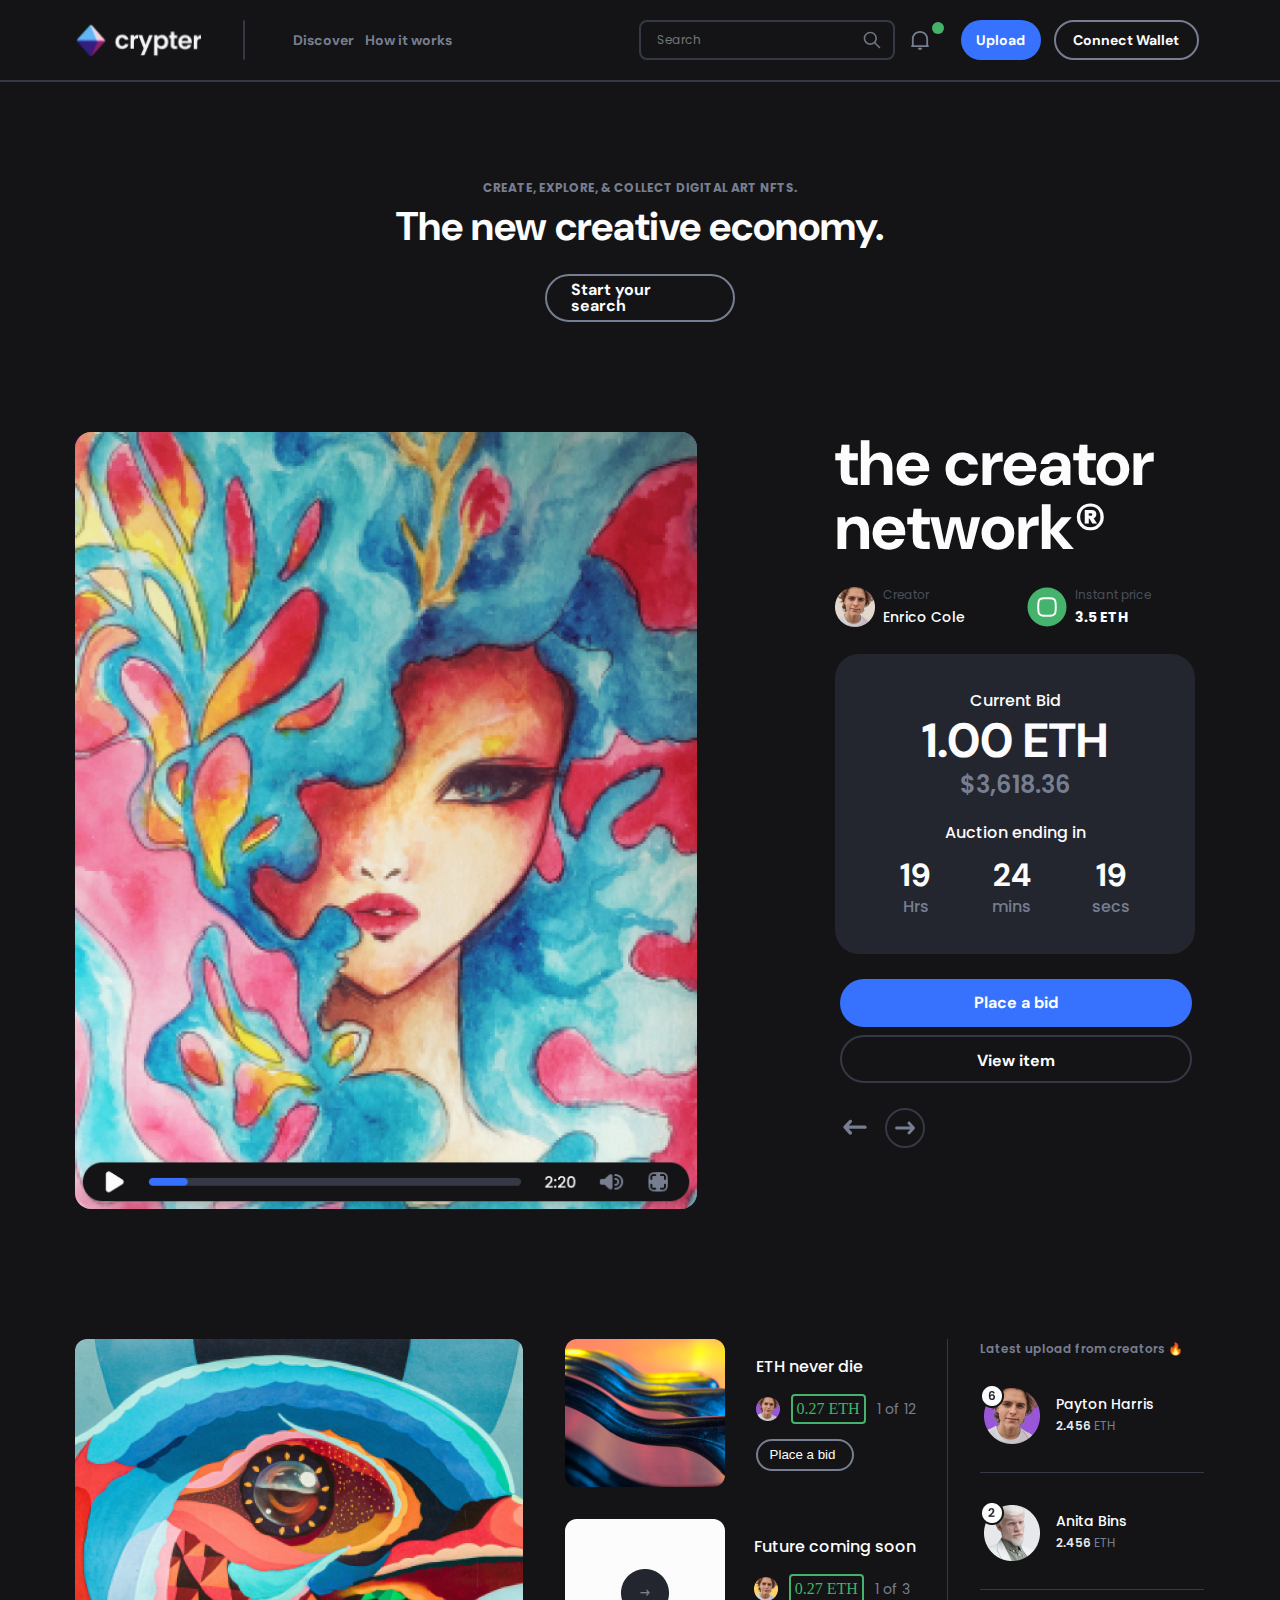
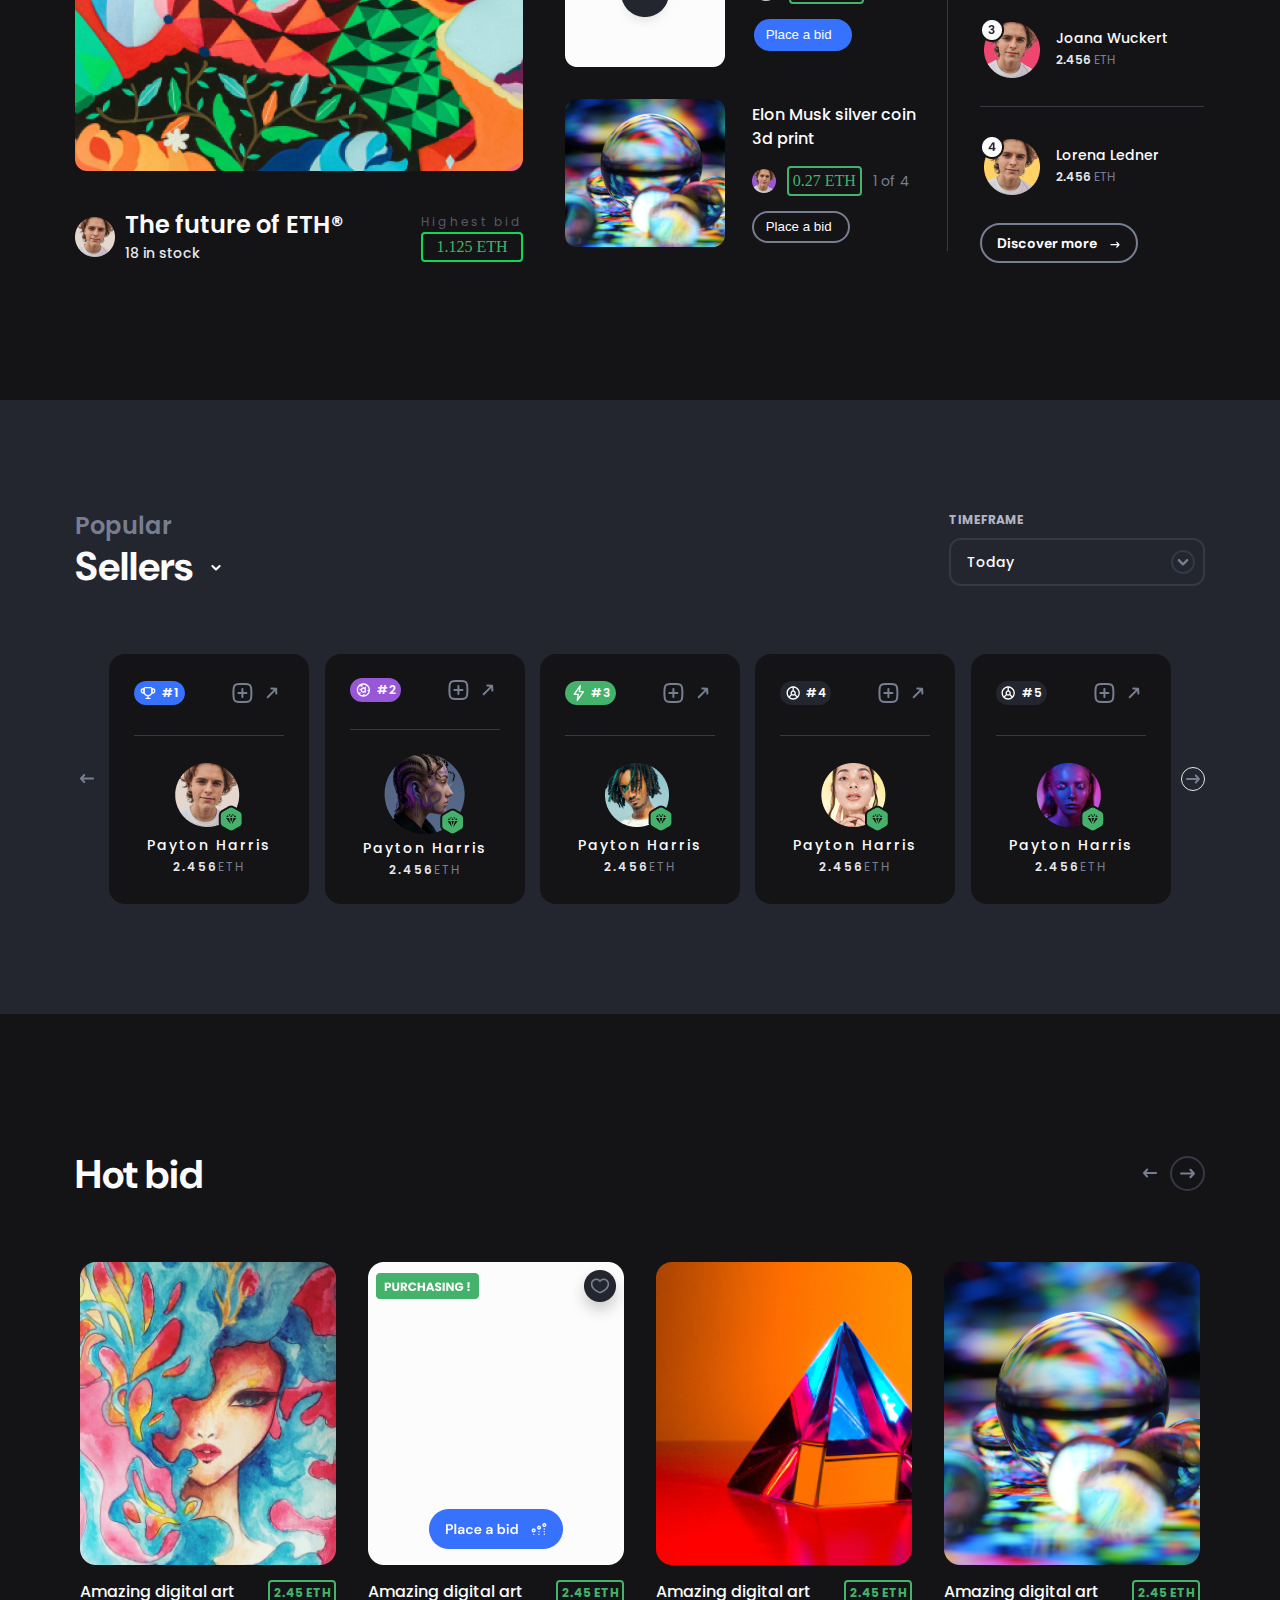
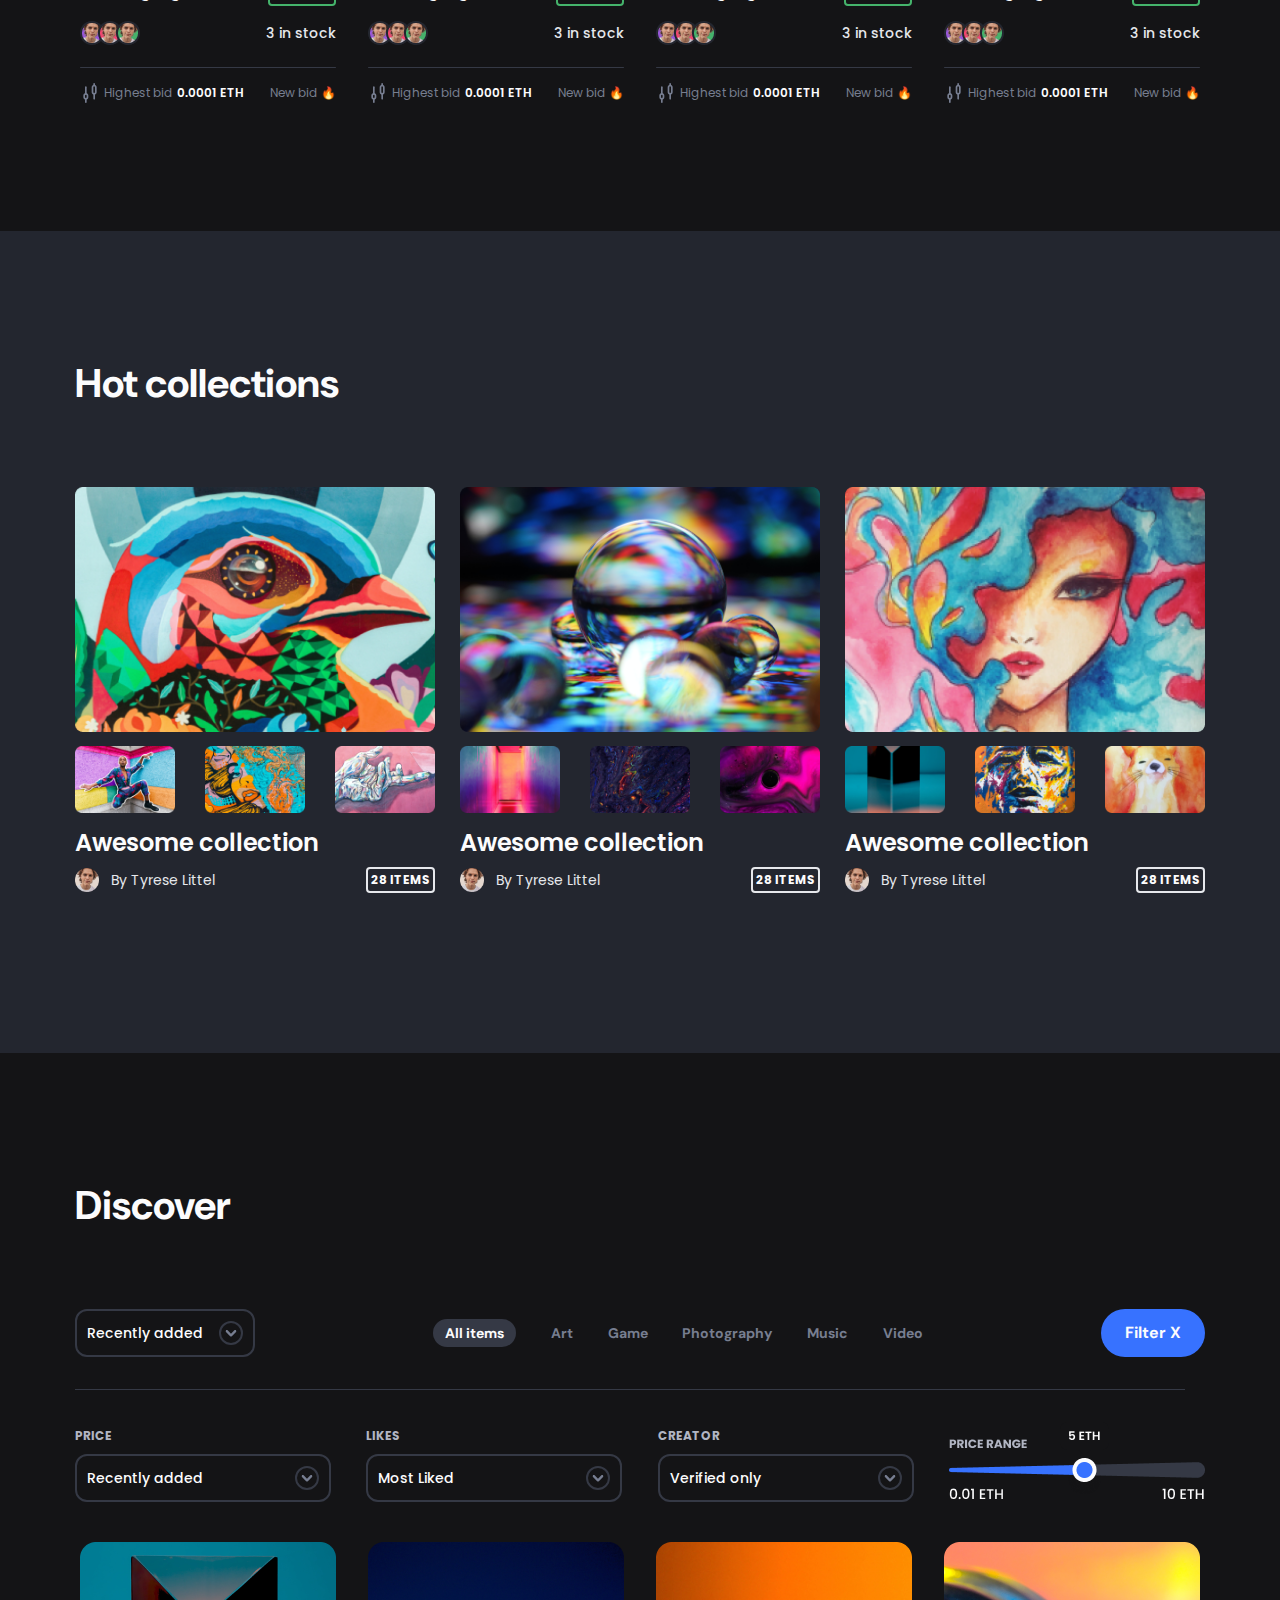
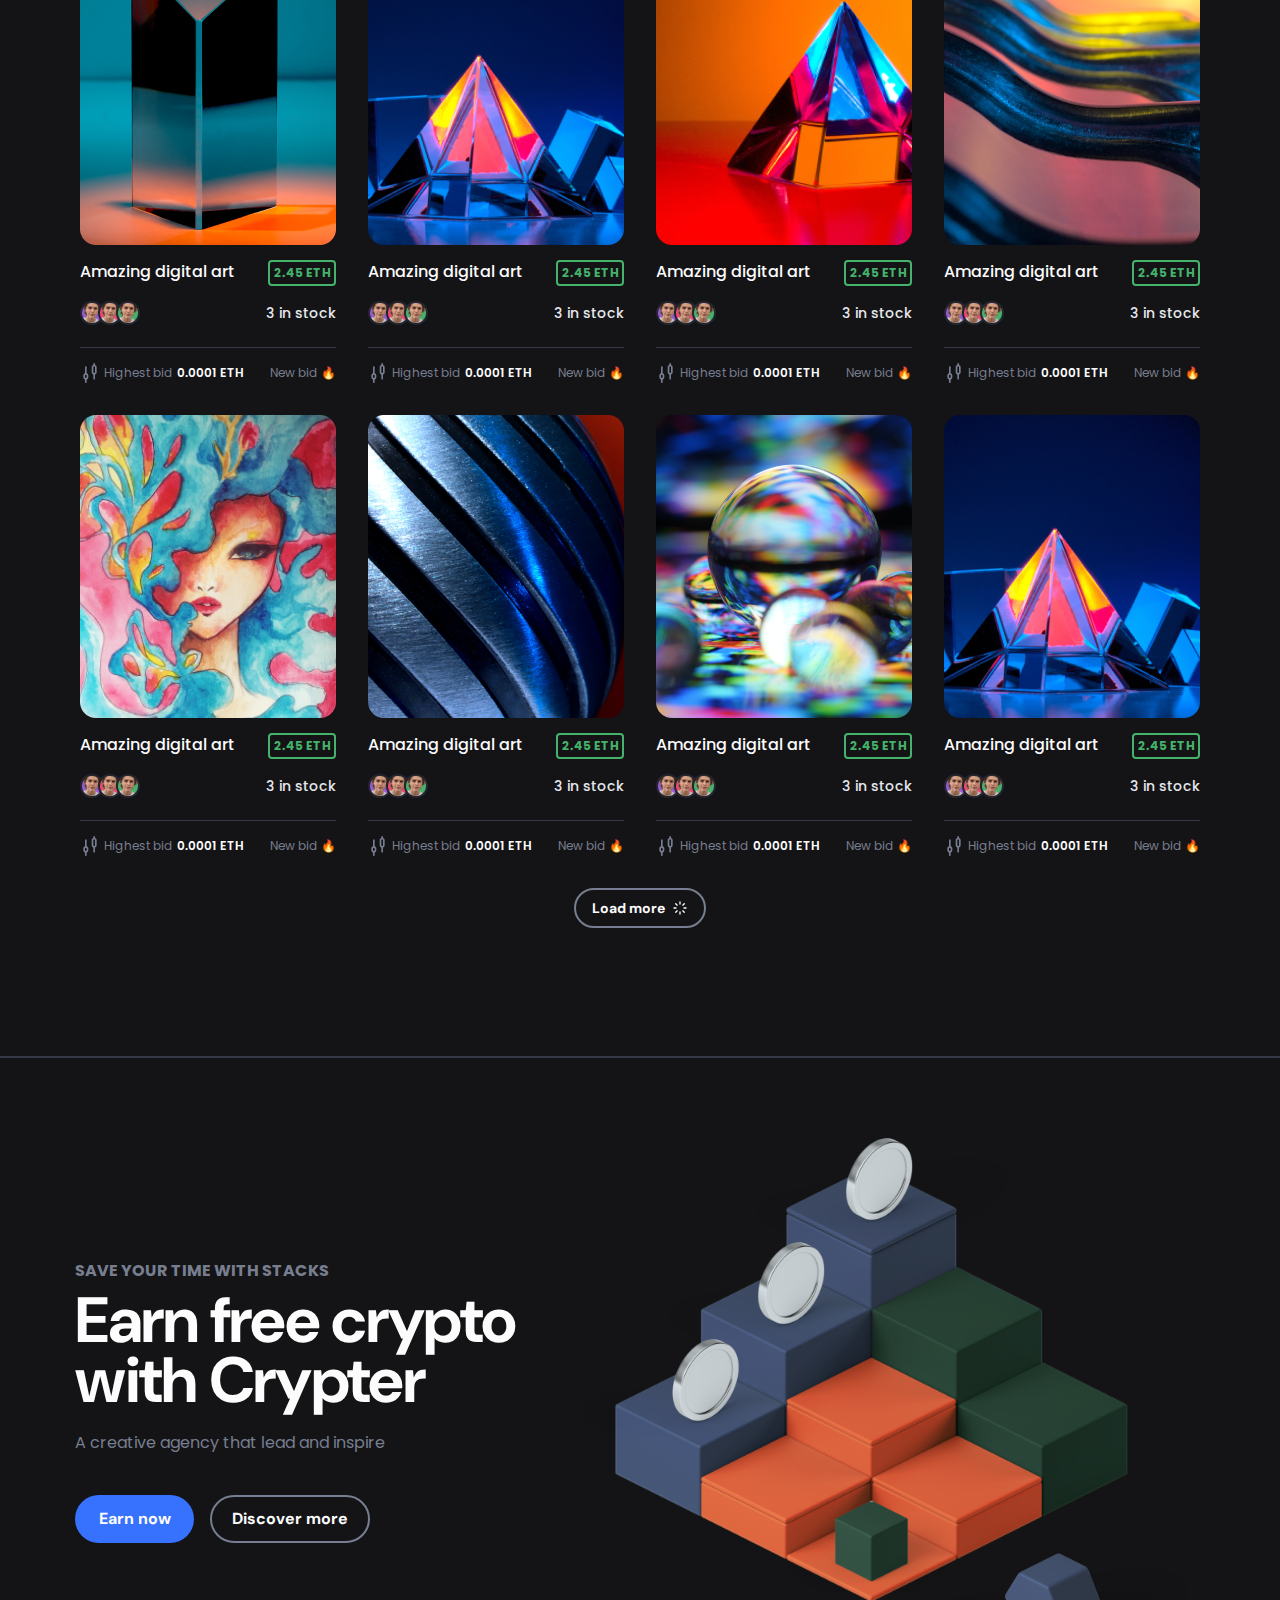
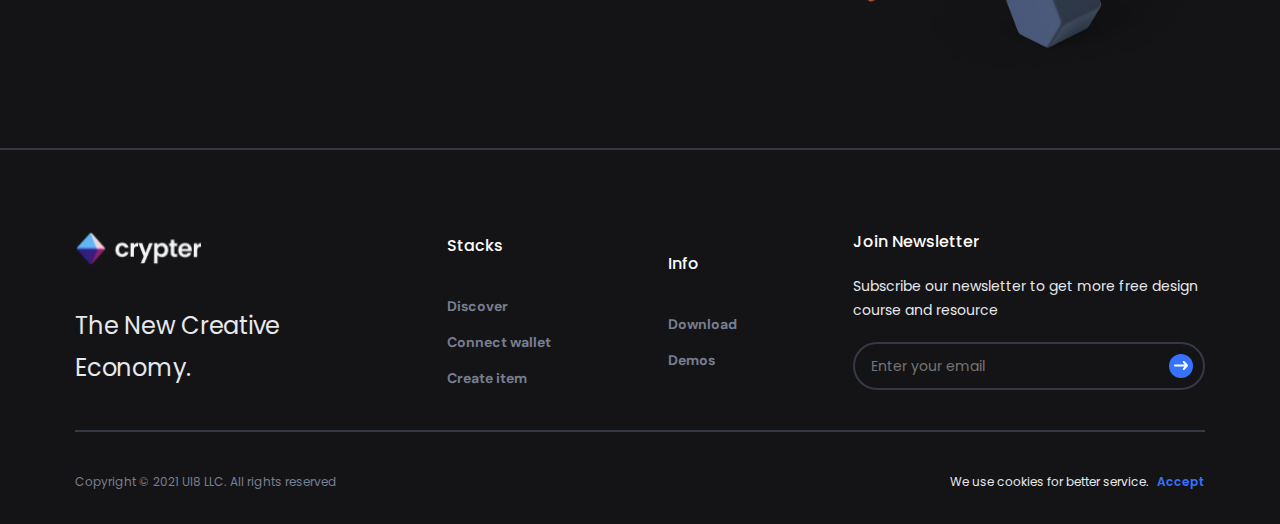
==== index.html @ 2a626592 "home-page file directory changes" ====
<!DOCTYPE html>
<html lang="en">
  <head>
    <meta charset="UTF-8" />
    <meta http-equiv="X-UA-Compatible" content="IE=edge" />
    <meta name="viewport" content="width=device-width, initial-scale=1.0" />
    <link rel="preconnect" href="https://fonts.googleapis.com" />
    <link rel="preconnect" href="https://fonts.gstatic.com" crossorigin />
    <link
      href="https://fonts.googleapis.com/css2?family=DM+Sans:wght@700&family=Poppins:wght@400;500;600;700&display=swap"
      rel="stylesheet"
    />
    <link rel="stylesheet" href="./style.css" />
    <title>Crypter</title>
  </head>
  <body>
    <nav class="navbar__wrapper">
      <div class="navbar container">
        <div class="nav__left">
          <img src="./assets/logo.png" alt="main-logo" width="126px" />
          <div class="divider"></div>
          <ul class="nav__left-list">
            <li>Discover</li>
            <li>How it works</li>
          </ul>
        </div>
        <div class="nav__right">
          <div class="search__line">
            <input type="text" placeholder="Search" />
            <img src="./assets/Shape.svg" alt="search-btn" />
          </div>
          <div class="notification">
            <img src="./assets/Groupnotification.svg" alt="notification-bell" />
            <div class="status"></div>
          </div>
          <div class="upload__btn">
            <a href="./UPLOAD/index.html"><span>Upload</span> </a>
          </div>
          <div class="wallet__btn">
            <span> Connect Wallet </span>
          </div>
        </div>
        <div class="burger__menu-icon">
          <img src="./assets/burgermenuicon.svg" alt="menu-icon" />
        </div>
      </div>
      <hr color="#353945" />
    </nav>

    <header class="header__wrapper">
      <div class="header__title container">
        <div class="title__main">
          <h3>Create, explore, & collect digital art NFTs.</h3>
          <h3>stacks 1.0</h3>
          <h1>The new creative economy.</h1>
        </div>
        <div class="header__search-btn">
          <span>Start your search</span>
        </div>
      </div>
    </header>

    <main class="main__wrapper">
      <div class="main__page container">
        <div class="main__page-left">
          <img src="./assets/Video.jpg" alt="video-greeting" />
        </div>
        <div class="main__page-right">
          <div class="user__wallet-info">
            <h2 class="main__page-title">the creator network®</h2>
            <h2 class="main__page-hiden-title">Marco carrillo®</h2>
            <div class="avatar__wallet-info">
              <div class="avatar">
                <img src="./assets/01.png" alt="avatar" />
                <div class="avatar__wallet-title">
                  <h6>Creator</h6>
                  <h5>Enrico Cole</h5>
                </div>
              </div>
              <div class="wallet">
                <img src="./assets/user.svg" alt="user-wallet" />
                <div class="avatar__wallet-title">
                  <h6>Instant price</h6>
                  <h5><strong>3.5 ETH</strong></h5>
                </div>
              </div>
            </div>
            <div class="bid__wrapper">
              <div class="current__bid">
                <h4>Current Bid</h4>
                <h2>1.00 ETH</h2>
                <h3>$3,618.36</h3>
              </div>
              <div class="auction">
                <h4>Auction ending in</h4>
                <div class="auction__timer">
                  <div class="timer__hours">
                    <h3 class="timer__nums">19</h3>
                    <h4 class="timer__def">Hrs</h4>
                  </div>
                  <div class="timer__mins">
                    <h3 class="timer__nums">24</h3>
                    <h4 class="timer__def">mins</h4>
                  </div>
                  <div class="timer__secs">
                    <h3 class="timer__nums">19</h3>
                    <h4 class="timer__def">secs</h4>
                  </div>
                </div>
              </div>
            </div>
            <div class="bid__btns">
              <button class="first__btn">Place a bid</button>
              <button class="second__btn">View item</button>
            </div>
            <div class="arrows">
              <img
                class="left-arrow"
                src="./assets/arrow-left.svg"
                alt="arrow-left"
              />
              <img
                class="right-arrow"
                src="./assets/arrow-right.svg"
                alt="arrow-right"
              />
            </div>
          </div>
        </div>
      </div>
    </main>

    <section class="first__section-wrapper">
      <div class="first__section container">
        <div class="first__section-left">
          <img
            src="./assets/section1-img.png"
            alt="first__section-img"
            width="100%"
          />
          <div class="left__section-bottom">
            <div class="left__section-ava">
              <img src="./assets/01.png" alt="avatar" />
              <div class="left__section-user-wallet-info">
                <h4>The future of ETH®</h4>
                <h6>18 in stock</h6>
              </div>
            </div>
            <div class="left__section-user-bid-info">
              <p>Highest bid</p>
              <div>1.125 ETH</div>
            </div>
          </div>
        </div>
        <div class="first__section-center">
          <div class="center__section-blocks">
            <img src="./assets/section1-img2.png" alt="section1-2" />
            <div class="center__bid-info">
              <h4>ETH never die</h4>
              <div class="center__ava-eth">
                <img src="./assets/purpleminiavatar.png" alt="avatar" />
                <span class="user__crypto-balance">0.27 ETH</span>
                <p>1 of 12</p>
              </div>
              <button>Place a bid</button>
            </div>
          </div>
          <div class="center__section-blocks">
            <img src="./assets/section1-img3.png" alt="section1-2" />
            <div class="center__bid-info">
              <h4>Future coming soon</h4>
              <div class="center__ava-eth">
                <img src="./assets/orangeminiavatar.png" alt="avatar" />
                <span class="user__crypto-balance">0.27 ETH</span>
                <p>1 of 3</p>
              </div>
              <button id="center__bid-btn">Place a bid</button>
            </div>
          </div>
          <div class="center__section-blocks">
            <img src="./assets/section1-img4.png" alt="section1-2" />
            <div class="center__bid-info">
              <h4>
                Elon Musk silver coin <br />
                3d print
              </h4>
              <div class="center__ava-eth">
                <img src="./assets/purpleminiavatar.png" alt="avatar" />
                <span class="user__crypto-balance">0.27 ETH</span>
                <p>1 of 4</p>
              </div>
              <button>Place a bid</button>
            </div>
          </div>
        </div>
        <div class="first__section-divider"></div>
        <div class="first__section-right">
          <span>Latest upload from creators 🔥</span>
          <div class="first__section-right-users">
            <div class="right__section-users-info">
              <img src="./assets/purpleavatar.png" alt="avatar" />
              <div>
                <p class="right__section-user-name">Payton Harris</p>
                <p class="right__section-user-wallet">
                  2.456 <span class="crypto-name">ETH</span>
                </p>
              </div>
            </div>
            <div class="right__section-bottom-divider"></div>
            <div class="right__section-users-info">
              <img src="./assets/userBins.png" alt="avatar" />
              <div>
                <p class="right__section-user-name">Anita Bins</p>
                <p class="right__section-user-wallet">
                  2.456 <span class="crypto-name">ETH</span>
                </p>
              </div>
            </div>
            <div class="right__section-bottom-divider"></div>
            <div class="right__section-users-info right__section-hiden-users">
              <img src="./assets/userJoana.png" alt="avatar" />
              <div>
                <p class="right__section-user-name">Joana Wuckert</p>
                <p class="right__section-user-wallet">
                  2.456 <span class="crypto-name">ETH</span>
                </p>
              </div>
            </div>
            <div class="right__section-bottom-divider"></div>
            <div class="right__section-users-info right__section-hiden-users">
              <img src="./assets/userLorena.png" alt="avatar" />
              <div>
                <p class="right__section-user-name">Lorena Ledner</p>
                <p class="right__section-user-wallet">
                  2.456 <span class="crypto-name">ETH</span>
                </p>
              </div>
            </div>
            <button class="right__section-btn">
              Discover more
              <img
                id="right__section-arrow"
                src="./assets/smallarrowright.svg"
                alt="arrow-right"
              />
            </button>
          </div>
        </div>
      </div>
    </section>

    <section class="sellers__cards-section-wrapper">
      <div class="popular__seller-cards container">
        <div class="popular__sellers-title">
          <div class="title__left">
            <h3>Popular</h3>
            <h2>
              Sellers
              <img
                id="vector-left"
                src="./assets/Shape-down.svg"
                alt="vector"
              />
            </h2>
          </div>
          <div class="title__right">
            <h5>TIMEFRAME</h5>
            <button>
              Today
              <img
                id="vector-right"
                src="./assets/vector-grey-down.svg"
                alt="vector"
              />
            </button>
          </div>
        </div>
        <div class="sellers__cards">
          <img
            class="cards__arrow-left"
            src="./assets/arrow-left.svg"
            alt="arrow-left"
          />
          <div class="card">
            <div class="card__icons">
              <button>
                <img class="card-cup" src="./assets/cup.svg" alt="cup" />#1
              </button>
              <div>
                <img src="./assets/plus.svg" alt="plus" />
                <img src="./assets/Line.svg" alt="line" />
              </div>
            </div>
            <div class="card__divider"></div>
            <div class="card__user">
              <img src="./assets/userwithdiamond.png" alt="user" />
              <p>Payton Harris</p>
              <span>2.456<span class="crypto-name">ETH</span></span>
            </div>
          </div>
          <div class="card popular__sellers-hiden-card">
            <div class="card__icons">
              <button class="second__card">
                <img
                  class="card-circle"
                  src="./assets/circle.svg"
                  alt="circle"
                />#2
              </button>
              <div>
                <img src="./assets/plus.svg" alt="plus" />
                <img src="./assets/Line.svg" alt="line" />
              </div>
            </div>
            <div class="card__divider"></div>
            <div class="card__user">
              <img src="./assets/userwithdiamond2.png" alt="user" />
              <p>Payton Harris</p>
              <span>2.456<span class="crypto-name">ETH</span></span>
            </div>
          </div>
          <div class="card popular__sellers-hiden-card">
            <div class="card__icons">
              <button class="third__card">
                <img
                  class="card-lightning"
                  src="./assets/lightning.svg"
                  alt="lightning"
                />#3
              </button>
              <div>
                <img src="./assets/plus.svg" alt="plus" />
                <img src="./assets/Line.svg" alt="line" />
              </div>
            </div>
            <div class="card__divider"></div>
            <div class="card__user">
              <img src="./assets/userwithdiamond3.png" alt="user" />
              <p>Payton Harris</p>
              <span>2.456<span class="crypto-name">ETH</span></span>
            </div>
          </div>
          <div class="card popular__sellers-hiden-card">
            <div class="card__icons">
              <button class="fourth__card">
                <img
                  class="card-circle2"
                  src="./assets/circle2.svg"
                  alt="circle"
                />#4
              </button>
              <div>
                <img src="./assets/plus.svg" alt="plus" />
                <img src="./assets/Line.svg" alt="line" />
              </div>
            </div>
            <div class="card__divider"></div>
            <div class="card__user">
              <img src="./assets/userwithdiamond4.png" alt="user" />
              <p>Payton Harris</p>
              <span>2.456<span class="crypto-name">ETH</span></span>
            </div>
          </div>
          <div class="card hiden__sellers-card">
            <div class="card__icons">
              <button class="fourth__card">
                <img
                  class="card-circle2"
                  src="./assets/circle2.svg"
                  alt="circle"
                />#5
              </button>
              <div>
                <img src="./assets/plus.svg" alt="plus" />
                <img src="./assets/Line.svg" alt="line" />
              </div>
            </div>
            <div class="card__divider"></div>
            <div class="card__user">
              <img src="./assets/userwithdiamond5.png" alt="user" />
              <p>Payton Harris</p>
              <span>2.456<span class="crypto-name">ETH</span></span>
            </div>
          </div>
          <img
            class="cards__arrow-right"
            src="./assets/arrow-right.svg"
            alt="arrow-right"
          />
        </div>
        <div class="card__arrows" id="popular__sellers-arrows">
          <img
            class="sellers__arrow-left"
            src="./assets/arrow-left.svg"
            alt="arrow-left"
          />
          <img
            class="sellers__arrow-right"
            src="./assets/arrow-right.svg"
            alt="arrow-right"
          />
        </div>
      </div>
    </section>

    <section class="hot__bid-section-wrapper">
      <div class="hot__bids container">
        <div class="hot__bid-title">
          <h2>Hot bid</h2>
          <div class="hot__bid-arrows">
            <img src="./assets/arrow-left.svg" alt="arrow-left" />
            <img
              class="hot__bid-arrow-right"
              src="./assets/arrow-right.svg"
              alt="arrow-right"
            />
          </div>
        </div>
        <div class="hot__bid-cards">
          <div class="bid__card">
            <img src="./assets/hotbidcardimg1.png" alt="card-img" />
            <div class="card__title">
              <h4>Amazing digital art</h4>
              <span>2.45 ETH</span>
            </div>
            <div class="card__avatar-group">
              <div class="avatar__group">
                <img src="./assets/hotbidavatar.png" alt="avatar" />
                <img src="./assets/hotbidavatar2.png" alt="avatar" />
                <img src="./assets/hotbidavatar3.png" alt="avatar" />
              </div>
              <span>3 in stock</span>
            </div>
            <div class="hot__bids-divider"></div>
            <div class="card__filter">
              <div class="filter__info">
                <img src="./assets/hotbidfiltericon.svg" alt="card__icon" />
                <span>Highest bid</span>
                <span>0.0001 ETH</span>
              </div>
              <span>New bid 🔥</span>
            </div>
          </div>
          <div class="bid__card bid__card-second">
            <img src="./assets/discoverblockimg3.png" alt="card-img" />
            <div class="card__title">
              <h4>Amazing digital art</h4>
              <span>2.45 ETH</span>
            </div>
            <div class="card__avatar-group">
              <div class="avatar__group">
                <img src="./assets/hotbidavatar.png" alt="avatar" />
                <img src="./assets/hotbidavatar2.png" alt="avatar" />
                <img src="./assets/hotbidavatar3.png" alt="avatar" />
              </div>
              <span>3 in stock</span>
            </div>
            <div class="hot__bids-divider"></div>
            <div class="card__filter">
              <div class="filter__info">
                <img src="./assets/hotbidfiltericon.svg" alt="card__icon" />
                <span>Highest bid</span>
                <span>0.0001 ETH</span>
              </div>
              <span>New bid 🔥</span>
            </div>
          </div>
          <div class="bid__card bid__card-fourth">
            <img src="./assets/hotbidcardimg2.png" alt="card-img" />
            <div class="card__title">
              <h4>Amazing digital art</h4>
              <span>2.45 ETH</span>
            </div>
            <div class="card__avatar-group">
              <div class="avatar__group">
                <img src="./assets/hotbidavatar.png" alt="avatar" />
                <img src="./assets/hotbidavatar2.png" alt="avatar" />
                <img src="./assets/hotbidavatar3.png" alt="avatar" />
              </div>
              <span>3 in stock</span>
            </div>
            <div class="hot__bids-divider"></div>
            <div class="card__filter">
              <div class="filter__info">
                <img src="./assets/hotbidfiltericon.svg" alt="card__icon" />
                <span>Highest bid</span>
                <span>0.0001 ETH</span>
              </div>
              <span>New bid 🔥</span>
            </div>
          </div>
          <div class="bid__card bid__card-fourth">
            <img src="./assets/hotbidcardimg3.png" alt="card-img" />
            <div class="card__title">
              <h4>Amazing digital art</h4>
              <span>2.45 ETH</span>
            </div>
            <div class="card__avatar-group">
              <div class="avatar__group">
                <img src="./assets/hotbidavatar.png" alt="avatar" />
                <img src="./assets/hotbidavatar2.png" alt="avatar" />
                <img src="./assets/hotbidavatar3.png" alt="avatar" />
              </div>
              <span>3 in stock</span>
            </div>
            <div class="hot__bids-divider"></div>
            <div class="card__filter">
              <div class="filter__info">
                <img src="./assets/hotbidfiltericon.svg" alt="card__icon" />
                <span>Highest bid</span>
                <span>0.0001 ETH</span>
              </div>
              <span>New bid 🔥</span>
            </div>
          </div>
          <div class="bid__card hot__bid-last-card">
            <img src="./assets/hotbidcardimg4.png" alt="card-img" />
            <div class="card__title">
              <h4>Amazing digital art</h4>
              <span>2.45 ETH</span>
            </div>
            <div class="card__avatar-group">
              <div class="avatar__group">
                <img src="./assets/hotbidavatar.png" alt="avatar" />
                <img src="./assets/hotbidavatar2.png" alt="avatar" />
                <img src="./assets/hotbidavatar3.png" alt="avatar" />
              </div>
              <span>3 in stock</span>
            </div>
            <div class="hot__bids-divider"></div>
            <div class="card__filter">
              <div class="filter__info">
                <img src="./assets/hotbidfiltericon.svg" alt="card__icon" />
                <span>Highest bid</span>
                <span>0.0001 ETH</span>
              </div>
              <span>New bid 🔥</span>
            </div>
          </div>
        </div>
      </div>
    </section>

    <section class="hot__collections-section-wrapper">
      <div class="hot__collections container">
        <h2>Hot collections</h2>
        <div class="hot__collections-cards">
          <div class="collection__card hiden__collection-card">
            <img src="./assets/hotcollectionsimg1.png" alt="card-img" />
            <div class="collection__img-group">
              <img src="./assets/hotcollectionsimg2.png" alt="card-img" />
              <img src="./assets/hotcollectionsimg3.png" alt="card-img" />
              <img src="./assets/hotcollectionsimg4.png" alt="card-img" />
            </div>
            <div class="collection__by-user">
              <h3>Awesome collection</h3>
              <div>
                <div>
                  <img src="./assets/01.png" alt="avatar" />
                  <span>By Tyrese Littel</span>
                </div>
                <span>28 ITEMS</span>
              </div>
            </div>
          </div>
          <div class="collection__card">
            <img src="./assets/hotcollectionsimg5.png" alt="card-img" />
            <div class="collection__img-group">
              <img src="./assets/hotcollectionsimg6.png" alt="card-img" />
              <img src="./assets/hotcollectionsimg7.png" alt="card-img" />
              <img src="./assets/hotcollectionsimg8.png" alt="card-img" />
            </div>
            <div class="collection__by-user">
              <h3>Awesome collection</h3>
              <div>
                <div>
                  <img src="./assets/01.png" alt="avatar" />
                  <span>By Tyrese Littel</span>
                </div>
                <span>28 ITEMS</span>
              </div>
            </div>
          </div>
          <div class="collection__card hiden__collection-card">
            <img src="./assets/hotcollectionsimg9.png" alt="card-img" />
            <div class="collection__img-group">
              <img src="./assets/hotcollectionsimg10.png" alt="card-img" />
              <img src="./assets/hotcollectionsimg11.png" alt="card-img" />
              <img src="./assets/hotcollectionsimg12.png" alt="card-img" />
            </div>
            <div class="collection__by-user">
              <h3>Awesome collection</h3>
              <div>
                <div>
                  <img src="./assets/01.png" alt="avatar" />
                  <span>By Tyrese Littel</span>
                </div>
                <span>28 ITEMS</span>
              </div>
            </div>
          </div>
        </div>
        <div class="card__arrows" id="collection__section-arrows">
          <img
            class="sellers__arrow-left"
            src="./assets/arrow-left.svg"
            alt="arrow-left"
          />
          <img
            class="sellers__arrow-right"
            src="./assets/arrow-right.svg"
            alt="arrow-right"
          />
        </div>
      </div>
    </section>

    <section class="section__discover">
      <div class="discover container">
        <div class="discover__top">
          <h2>Discover</h2>
          <div class="discover__navbar">
            <button class="discover__nav-left-btn">
              Recently added
              <img
                id="discover-vector"
                src="./assets/vector-grey-down.svg"
                alt="vector"
              />
            </button>
            <ul class="discover__nav-list">
              <li>All items</li>
              <li>Art</li>
              <li>Game</li>
              <li>Photography</li>
              <li>Music</li>
              <li>Video</li>
            </ul>
            <button class="discover__filter-btn">Filter X</button>
          </div>
        </div>
        <div class="discover__divider"></div>
        <div class="discover__filter-block">
          <div class="discover__filter">
            <span>PRICE</span>
            <button class="filter__btns">
              Recently added
              <img
                class="discover-vector"
                src="./assets/vector-grey-down.svg"
                alt="vector"
              />
            </button>
          </div>
          <div class="discover__filter">
            <span>LIKES</span>
            <button class="filter__btns">
              Most Liked
              <img
                class="discover-vector"
                src="./assets/vector-grey-down.svg"
                alt="vector"
              />
            </button>
          </div>
          <div class="discover__filter" id="discover-filter-third">
            <span>CREATOR</span>
            <button class="filter__btns">
              Verified only
              <img
                class="discover-vector"
                src="./assets/vector-grey-down.svg"
                alt="vector"
              />
            </button>
          </div>
          <div class="scroll__filter">
            <img
              src="./assets/discoverfilterscrollbar.png"
              alt="scrollbar"
              width="100%"
            />
          </div>
          <div class="advanced__filter">
            <button>Advanced Filter</button>
          </div>
        </div>
        <div class="hot__bid-cards">
          <div class="bid__card">
            <img src="./assets/discoverblockimg1.png" alt="card-img" />
            <div class="card__title">
              <h4>Amazing digital art</h4>
              <span>2.45 ETH</span>
            </div>
            <div class="card__avatar-group">
              <div class="avatar__group">
                <img src="./assets/hotbidavatar.png" alt="avatar" />
                <img src="./assets/hotbidavatar2.png" alt="avatar" />
                <img src="./assets/hotbidavatar3.png" alt="avatar" />
              </div>
              <span>3 in stock</span>
            </div>
            <div class="hot__bids-divider"></div>
            <div class="card__filter">
              <div class="filter__info">
                <img src="./assets/hotbidfiltericon.svg" alt="card__icon" />
                <span>Highest bid</span>
                <span>0.0001 ETH</span>
              </div>
              <span>New bid 🔥</span>
            </div>
          </div>
          <div class="bid__card discover__section-second-card">
            <img src="./assets/discoverblockimg2.png" alt="card-img" />
            <div class="card__title">
              <h4>Amazing digital art</h4>
              <span>2.45 ETH</span>
            </div>
            <div class="card__avatar-group">
              <div class="avatar__group">
                <img src="./assets/hotbidavatar.png" alt="avatar" />
                <img src="./assets/hotbidavatar2.png" alt="avatar" />
                <img src="./assets/hotbidavatar3.png" alt="avatar" />
              </div>
              <span>3 in stock</span>
            </div>
            <div class="hot__bids-divider"></div>
            <div class="card__filter">
              <div class="filter__info">
                <img src="./assets/hotbidfiltericon.svg" alt="card__icon" />
                <span>Highest bid</span>
                <span>0.0001 ETH</span>
              </div>
              <span>New bid 🔥</span>
            </div>
          </div>
          <div class="bid__card discover__section-third-card">
            <img src="./assets/hotbidcardimg3.png" alt="card-img" />
            <div class="card__title">
              <h4>Amazing digital art</h4>
              <span>2.45 ETH</span>
            </div>
            <div class="card__avatar-group">
              <div class="avatar__group">
                <img src="./assets/hotbidavatar.png" alt="avatar" />
                <img src="./assets/hotbidavatar2.png" alt="avatar" />
                <img src="./assets/hotbidavatar3.png" alt="avatar" />
              </div>
              <span>3 in stock</span>
            </div>
            <div class="hot__bids-divider"></div>
            <div class="card__filter">
              <div class="filter__info">
                <img src="./assets/hotbidfiltericon.svg" alt="card__icon" />
                <span>Highest bid</span>
                <span>0.0001 ETH</span>
              </div>
              <span>New bid 🔥</span>
            </div>
          </div>
          <div class="bid__card bid__card-fourth">
            <img src="./assets/discoverblockimg3.png" alt="card-img" />
            <div class="card__title">
              <h4>Amazing digital art</h4>
              <span>2.45 ETH</span>
            </div>
            <div class="card__avatar-group">
              <div class="avatar__group">
                <img src="./assets/hotbidavatar.png" alt="avatar" />
                <img src="./assets/hotbidavatar2.png" alt="avatar" />
                <img src="./assets/hotbidavatar3.png" alt="avatar" />
              </div>
              <span>3 in stock</span>
            </div>
            <div class="hot__bids-divider"></div>
            <div class="card__filter">
              <div class="filter__info">
                <img src="./assets/hotbidfiltericon.svg" alt="card__icon" />
                <span>Highest bid</span>
                <span>0.0001 ETH</span>
              </div>
              <span>New bid 🔥</span>
            </div>
          </div>
        </div>
        <div class="hot__bid-cards discover__section-cards">
          <div class="bid__card">
            <img src="./assets/hotbidcardimg1.png" alt="card-img" />
            <div class="card__title">
              <h4>Amazing digital art</h4>
              <span>2.45 ETH</span>
            </div>
            <div class="card__avatar-group">
              <div class="avatar__group">
                <img src="./assets/hotbidavatar.png" alt="avatar" />
                <img src="./assets/hotbidavatar2.png" alt="avatar" />
                <img src="./assets/hotbidavatar3.png" alt="avatar" />
              </div>
              <span>3 in stock</span>
            </div>
            <div class="hot__bids-divider"></div>
            <div class="card__filter">
              <div class="filter__info">
                <img src="./assets/hotbidfiltericon.svg" alt="card__icon" />
                <span>Highest bid</span>
                <span>0.0001 ETH</span>
              </div>
              <span>New bid 🔥</span>
            </div>
          </div>
          <div class="bid__card">
            <img src="./assets/discoverblockimg4.png" alt="card-img" />
            <div class="card__title">
              <h4>Amazing digital art</h4>
              <span>2.45 ETH</span>
            </div>
            <div class="card__avatar-group">
              <div class="avatar__group">
                <img src="./assets/hotbidavatar.png" alt="avatar" />
                <img src="./assets/hotbidavatar2.png" alt="avatar" />
                <img src="./assets/hotbidavatar3.png" alt="avatar" />
              </div>
              <span>3 in stock</span>
            </div>
            <div class="hot__bids-divider"></div>
            <div class="card__filter">
              <div class="filter__info">
                <img src="./assets/hotbidfiltericon.svg" alt="card__icon" />
                <span>Highest bid</span>
                <span>0.0001 ETH</span>
              </div>
              <span>New bid 🔥</span>
            </div>
          </div>
          <div class="bid__card">
            <img src="./assets/hotbidcardimg4.png" alt="card-img" />
            <div class="card__title">
              <h4>Amazing digital art</h4>
              <span>2.45 ETH</span>
            </div>
            <div class="card__avatar-group">
              <div class="avatar__group">
                <img src="./assets/hotbidavatar.png" alt="avatar" />
                <img src="./assets/hotbidavatar2.png" alt="avatar" />
                <img src="./assets/hotbidavatar3.png" alt="avatar" />
              </div>
              <span>3 in stock</span>
            </div>
            <div class="hot__bids-divider"></div>
            <div class="card__filter">
              <div class="filter__info">
                <img src="./assets/hotbidfiltericon.svg" alt="card__icon" />
                <span>Highest bid</span>
                <span>0.0001 ETH</span>
              </div>
              <span>New bid 🔥</span>
            </div>
          </div>
          <div class="bid__card bid__card-fourth">
            <img src="./assets/discoverblockimg2.png" alt="card-img" />
            <div class="card__title">
              <h4>Amazing digital art</h4>
              <span>2.45 ETH</span>
            </div>
            <div class="card__avatar-group">
              <div class="avatar__group">
                <img src="./assets/hotbidavatar.png" alt="avatar" />
                <img src="./assets/hotbidavatar2.png" alt="avatar" />
                <img src="./assets/hotbidavatar3.png" alt="avatar" />
              </div>
              <span>3 in stock</span>
            </div>
            <div class="hot__bids-divider"></div>
            <div class="card__filter">
              <div class="filter__info">
                <img src="./assets/hotbidfiltericon.svg" alt="card__icon" />
                <span>Highest bid</span>
                <span>0.0001 ETH</span>
              </div>
              <span>New bid 🔥</span>
            </div>
          </div>
        </div>
        <div class="discover__loading-icon-wrapper">
          <button class="discover__loading-icon">
            Load more
            <img src="./assets/loadingicon.svg" alt="icon" />
          </button>
        </div>
        <div class="card__arrows" id="discover__section-arrows">
          <img
            class="sellers__arrow-left"
            src="./assets/arrow-left.svg"
            alt="arrow-left"
          />
          <img
            class="sellers__arrow-right"
            src="./assets/arrow-right.svg"
            alt="arrow-right"
          />
        </div>
      </div>
    </section>

    <section class="promo__section-wrapper">
      <hr color="#353945" />
      <div class="promo container">
        <div class="promo__left">
          <div class="promo__left-title">
            <h5>Save your time with Stacks</h5>
            <h2>Earn free crypto with Crypter</h2>
            <h6>A creative agency that lead and inspire</h6>
          </div>
          <div class="promo__left-btns">
            <button>Earn now</button>
            <button>Discover more</button>
          </div>
        </div>
        <div class="promo__right">
          <img src="./assets/promoimg.png" alt="promo-img" />
        </div>
      </div>
      <hr color="#353945" />
    </section>

    <footer class="footer__wrapper">
      <div class="footer container">
        <div class="footer__info">
          <div class="footer__left">
            <img src="./assets/logo.png" alt="logo" width="126px" />
            <h3>The New Creative Economy.</h3>
            <h3>Let’s make a great design togerther</h3>
          </div>
          <div class="footer__divider"></div>
          <div class="footer__stacks-and-info">
            <h4 class="stacks">Stacks</h4>
            <div class="footer__hiden-info">
              <h4>Crypter.</h4>
              <img src="./assets/vector-grey-down.svg" alt="icon" />
            </div>
            <ul class="info__list">
              <li>Discover</li>
              <li>Connect wallet</li>
              <li>Create item</li>
              <li>FAQ</li>
            </ul>
          </div>
          <div class="footer__divider"></div>
          <div class="footer__stacks-and-info">
            <h4 class="stacks">Info</h4>
            <div class="footer__hiden-info">
              <h4>INFO</h4>
              <img src="./assets/vector-grey-down.svg" alt="icon" />
            </div>
            <ul class="info__list">
              <li>Download</li>
              <li>Demos</li>
              <li>Support</li>
            </ul>
          </div>
          <div class="footer__divider"></div>
          <div class="footer__right">
            <h4>Join Newsletter</h4>
            <div class="footer__right-subscription">
              <p>
                Subscribe our newsletter to get more free design course and
                resource
              </p>
              <div class="footer__email-inp">
                <input type="text" placeholder="Enter your email" />
                <img src="./assets/footervector.svg" alt="vector" />
              </div>
            </div>
          </div>
        </div>
        <hr color="#353945" />
        <div class="footer__bottom">
          <p>Copyright © 2021 UI8 LLC. All rights reserved</p>
          <p>We use cookies for better service.<span>Accept</span></p>
        </div>
      </div>
    </footer>
  </body>
</html>
---- style.css ----
* {
  margin: 0;
  padding: 0;
  box-sizing: border-box;
  list-style-type: none;
  text-decoration: none;
}

.container {
  max-width: 1160px;
  margin: 0 auto;
  padding: 0 15px;
}

.navbar__wrapper {
  background: #141416;
}

.navbar {
  display: flex;
  align-items: center;
  justify-content: space-between;
  padding-top: 20px;
  padding-bottom: 20px;
}

.nav__left {
  display: flex;
  justify-content: space-between;
  align-items: center;
  width: 382px;
}

.divider {
  height: 40px;
  width: 2px;
  border-radius: 2px;
  background-color: #353945;
}
.nav__left-list {
  display: flex;
  justify-content: space-around;
  width: 170px;
  color: #777e90;
  font-family: DM Sans;
  font-weight: 700;
  font-size: 14px;
  line-height: 16px;
}

.nav__right {
  display: flex;
  justify-content: space-around;
  align-items: center;
  width: 573px;
}
.burger__menu-icon {
  display: none;
}

.search__line {
  display: flex;
  justify-content: space-between;
  align-items: center;
  border: 2px solid #353945;
  padding: 5px 12px 5px 16px;
  border-radius: 8px;
  width: 256px;
  height: 40px;
  overflow: hidden;
  background-color: #141416;
}
.search__line > input {
  border: none;
  width: 180px;
  outline: none;
  background-color: transparent;
  font-family: Poppins;
  font-size: 12px;
  font-weight: 400;
  line-height: 20px;
  color: #fff;
}
.search__line > img {
  opacity: 0.9;
  background: transparent;
  cursor: pointer;
}
.notification {
  display: flex;
  align-items: center;
  width: 40px;
  height: 40px;
}
.notification > img {
  width: 24px;
  height: 24px;
}
.status {
  width: 12px;
  height: 12px;
  border-radius: 8px;
  background: #45b26b;
  margin-bottom: 25px;
}

.upload__btn {
  width: 80px;
  height: 40px;
  border-radius: 90px;
  background: #3772ff;
  padding: 12px, 16px;
  display: flex;
  justify-content: center;
  align-items: center;
}
.upload__btn > a {
  background-color: #3772ff;
  color: #fcfcfd;
  font-family: DM Sans;
  font-weight: 700;
  font-size: 14px;
  line-height: 16px;
}

.wallet__btn {
  height: 40px;
  width: 145px;
  border-radius: 90px;
  border: 2px solid #777e91;
  padding: 12px 16px;
  display: flex;
  justify-content: center;
  align-items: center;
}
.wallet__btn {
  font-family: DM Sans;
  font-size: 14px;
  font-weight: 700;
  line-height: 16px;
  color: #fcfcfd;
}

.header__wrapper {
  background: #141416;
}

.header__title {
  display: flex;
  flex-direction: column;
  align-items: center;
  padding-top: 100px;
}
.title__main {
  text-align: center;
}
.title__main > h3 {
  font-family: "Poppins";
  font-style: normal;
  font-weight: 700;
  font-size: 12px;
  line-height: 12px;
  color: #777e90;
  text-transform: uppercase;
  margin-bottom: 8px;
}

.title__main > h1 {
  color: #fcfcfd;
  font-family: "DM Sans";
  font-style: normal;
  font-weight: 700;
  font-size: 40px;
  line-height: 48px;
  margin-bottom: 24px;
}
.title__main :nth-child(2) {
  display: none;
}

.header__search-btn {
  height: 48px;
  width: 190px;
  border: 2px solid #777e91;
  border-radius: 90px;
  padding: 16px 24px;
  display: flex;
  justify-content: center;
  align-items: center;
  cursor: pointer;
}

.header__search-btn > span {
  color: #fcfcfd;
  font-family: "DM Sans";
  font-style: normal;
  font-weight: 700;
  font-size: 16px;
  line-height: 16px;
}

.main__wrapper {
  background: #141416;
}

.main__page {
  display: flex;
  justify-content: space-between;
  padding-top: 110px;
}

.main__page-left {
  display: flex;
  width: 55%;
}
.main__page-left > img {
  width: 100%;
  border-radius: 16px;
}

.main__page-right {
  width: 370px;
  height: 752px;
}

.user__wallet-info {
  display: flex;
  flex-direction: column;
  gap: 25px;
}
.main__page-title {
  width: 352px;
  font-family: "DM Sans";
  font-weight: 700;
  font-size: 64px;
  line-height: 64px;
  color: #fcfcfd;
}

.main__page-hiden-title {
  display: none;
  width: 352px;
  font-family: "DM Sans";
  font-weight: 700;
  font-size: 64px;
  line-height: 64px;
  color: #fcfcfd;
}

.avatar__wallet-info {
  display: flex;
  justify-content: space-between;
  width: 352px;
}

.avatar {
  display: flex;
  gap: 8px;
  align-items: center;
}

.avatar > img {
  width: 40px;
  height: 40px;
}
.avatar__wallet-title > h6 {
  color: #4a4f5d;
  font-family: "Poppins";
  font-weight: 400;
  font-size: 12px;
  line-height: 20px;
}
.avatar__wallet-title > h5 {
  color: #fcfcfd;
  font-family: "Poppins";
  font-weight: 500;
  font-size: 14px;
  line-height: 24px;
}
.wallet {
  display: flex;
  align-items: center;
  gap: 8px;
  width: 160px;
}

.wallet > img {
  width: 40px;
  height: 40px;
}

.bid__wrapper {
  display: flex;
  flex-direction: column;
  justify-content: center;
  align-items: center;
  gap: 10px;
  background-color: #23262f;
  width: 360px;
  height: 300px;
  padding: 26px;
  border-radius: 24px;
  text-align: center;
}

.current__bid > h4 {
  color: #fcfcfd;
  font-family: "Poppins";
  font-weight: 500;
  font-size: 16px;
  line-height: 24px;
}
.current__bid > h2 {
  color: #fcfcfd;
  font-family: "DM Sans";
  font-weight: 700;
  font-size: 48px;
  line-height: 56px;
}

.current__bid > h3 {
  color: #777e90;
  font-family: "Poppins";
  font-weight: 600;
  font-size: 24px;
  line-height: 32px;
}
.auction > h4 {
  color: #fcfcfd;
  font-family: "Poppins";
  font-weight: 500;
  font-size: 16px;
  line-height: 24px;
  padding: 10px 0;
}

.auction__timer {
  display: flex;
  justify-content: space-between;
  width: 230px;
}

.timer__nums {
  color: #fcfcfd;
  font-family: "DM Sans";
  font-weight: 700;
  font-size: 32px;
  line-height: 40px;
}

.timer__def {
  color: #777e90;
  font-family: "Poppins";
  font-weight: 500;
  font-size: 16px;
  line-height: 24px;
}

.bid__btns {
  display: flex;
  flex-direction: column;
  gap: 8px;
  margin: 0 auto;
  padding: 0px;
  width: 360px;
  height: 104px;
}
.first__btn {
  width: 352px;
  height: 48px;
  background: #3772ff;
  padding: 16px 24px;
  border-radius: 90px;
  border: none;
  color: #fcfcfd;
  font-family: "DM Sans";
  font-weight: 700;
  font-size: 16px;
  line-height: 16px;
}
.second__btn {
  border: 2px solid #353945;
  border-radius: 90px;
  background: #141416;
  width: 352px;
  height: 48px;
  padding: 16px 24px;
  color: #fcfcfd;
  font-family: "DM Sans";
  font-weight: 700;
  font-size: 16px;
  line-height: 16px;
}

.arrows {
  display: flex;
  align-items: center;
  gap: 10px;
  width: 90px;
  height: 40px;
}

.left-arrow {
  width: 40px;
  height: 40px;
}

.right-arrow {
  width: 40px;
  height: 40px;
  border-radius: 40px;
  border: 2px solid #353945;
  padding: 8px;
}

.first__section-wrapper {
  background: #141416;
}

.first__section {
  display: flex;
  justify-content: space-between;
  padding-top: 130px;
  padding-bottom: 135px;
}
.first__section-left {
  display: flex;
  flex-direction: column;
  gap: 38px;
  padding-right: 20px;
}

.first__section-left > img {
  border-radius: 12px;
}
.left__section-bottom {
  display: flex;
  justify-content: space-between;
  align-items: center;
}
.left__section-ava {
  display: flex;
  align-items: center;
  gap: 10px;
}

.left__section-user-wallet-info > h4 {
  color: #fcfcfd;
  font-family: "Poppins";
  font-weight: 600;
  font-size: 24px;
  line-height: 32px;
}

.left__section-user-wallet-info > h6 {
  color: #e6e8ec;
  font-family: "Poppins";
  font-weight: 500;
  font-size: 14px;
  line-height: 24px;
}

.left__section-user-bid-info > p {
  color: #575a66;
  font-family: "Poppins";
  font-weight: 400;
  font-size: 12px;
  line-height: 20px;
  letter-spacing: 3px;
}
.left__section-user-bid-info > div {
  padding: 4px 4px;
  border: 2px solid #10d856;
  border-radius: 4px;
  color: #45b36b;
  text-align: center;
}

.first__section-center {
  display: flex;
  flex-direction: column;
  gap: 32px;
}

.center__section-blocks {
  display: flex;
  justify-content: space-between;
  align-items: center;
  width: 351px;
}
.center__bid-info {
  display: flex;
  flex-direction: column;
  gap: 15px;
}

.center__bid-info > button {
  background: #141416;
}

.center__bid-info > h4 {
  color: #fcfcfd;
  font-family: "Poppins";
  font-weight: 500;
  font-size: 16px;
  line-height: 24px;
}
.center__ava-eth {
  display: flex;
  align-items: center;
  gap: 11px;
}

.center__ava-eth > p {
  color: #777e90;
  font-family: "Poppins";
  font-weight: 400;
  font-size: 14px;
  line-height: 24px;
}

.user__crypto-balance {
  border: 2px solid #45b36b;
  border-radius: 4px;
  color: #45b26b;
  padding: 4px 4px;
}

.center__bid-info > button {
  display: flex;
  align-items: center;
  border: 2px solid #777e91;
  border-radius: 90px;
  color: #fcfcfd;
  padding: 8px 12px;
  height: 32px;
  width: 98px;
}
#center__bid-btn {
  background: #3772ff;
  border: none;
}

.first__section-divider {
  background: #353945;
  width: 1px;
  height: 512px;
  margin: 0 10px;
}

.first__section-right {
  display: flex;
  flex-direction: column;
  gap: 25px;
}

.first__section-right-users {
  display: flex;
  flex-direction: column;
  gap: 28px;
}

.first__section-right > span {
  color: #777e90;
  font-family: "Poppins";
  font-weight: 600;
  font-size: 12px;
  line-height: 20px;
}

.right__section-users-info {
  display: flex;
  align-items: center;
  gap: 16px;
  width: 225px;
}

.right__section-user-name {
  color: #fcfcfd;
  font-family: "Poppins";
  font-weight: 500;
  font-size: 14px;
  line-height: 24px;
}
.right__section-user-wallet {
  color: #e6e8ec;
  font-family: "Poppins";
  font-weight: 600;
  font-size: 12px;
  line-height: 20px;
}

.crypto-name {
  color: #777e90;
  font-family: "Poppins";
  font-weight: 400;
  font-size: 12px;
  line-height: 20px;
}

.right__section-bottom-divider {
  background: #353945;
  width: 224px;
  height: 1px;
}

.right__section-btn {
  border: 2px solid #777e91;
  border-radius: 90px;
  background: #141416;
  color: #fcfcfd;
  font-family: "DM Sans";
  font-style: normal;
  font-weight: 700;
  font-size: 14px;
  line-height: 16px;
  width: 158px;
  height: 40px;
  padding: 12px, 16px;
}

#right__section-arrow {
  padding-left: 10px;
}

.sellers__cards-section-wrapper {
  background-color: #23262f;
  padding: 110px 50px;
}

.popular__seller-cards {
  display: flex;
  flex-direction: column;
  gap: 64px;
  background: #23262f;
}

.popular__sellers-title {
  display: flex;
  justify-content: space-between;
  align-items: center;
  background-color: #23262f;
}

.title__left > h3 {
  background-color: #23262f;
  color: #777e90;
  font-family: "Poppins";
  font-weight: 600;
  font-size: 24px;
  line-height: 32px;
}
.title__left > h2 {
  background-color: #23262f;
  color: #fcfcfd;
  font-family: "DM Sans";
  font-style: normal;
  font-weight: 700;
  font-size: 40px;
  line-height: 48px;
}

#vector-left {
  background: #23262f;
  width: 20px;
  height: 25px;
  padding-left: 10px;
}

.title__right {
  background: #23262f;
  display: flex;
  flex-direction: column;
  gap: 12px;
}

.title__right > h5 {
  background: #23262f;
  color: #b1b5c3;
  font-family: "Poppins";
  font-weight: 700;
  font-size: 12px;
  line-height: 12px;
}
.title__right > button {
  display: flex;
  justify-content: space-between;
  align-items: center;
  padding: 8px 8px 8px 16px;
  gap: 18px;
  border: 2px solid #353945;
  border-radius: 12px;
  background: #23262f;
  width: 256px;
  height: 48px;
  color: #fcfcfd;
  font-family: "Poppins";
  font-weight: 500;
  font-size: 14px;
  line-height: 24px;
}

#vector-right {
  background: #23262f;
  border: 2px solid #353945;
  border-radius: 100px;
  padding: 4px;
  width: 24px;
  height: 24px;
}

.sellers__cards {
  display: flex;
  justify-content: space-between;
  align-items: center;
  background: #23262f;
}

.cards__arrow-left {
  background: #23262f;
}

.card {
  display: flex;
  flex-direction: column;
  justify-content: space-evenly;
  align-items: center;
  background: #141416;
  border-radius: 16px;
  width: 200px;
  height: 250px;
  margin: 0 5px;
}

.card__icons {
  display: flex;
  justify-content: space-between;
  width: 150px;
}
.card__icons > button {
  background: #3772ff;
  border-radius: 24px;
  border: none;
  width: 51px;
  height: 24px;
  display: flex;
  align-items: center;
  justify-content: space-evenly;
  color: #fcfcfd;
  font-family: "Poppins";
  font-weight: 600;
  font-size: 12px;
  line-height: 20px;
}

.card-cup {
  background: #3772ff;
}

.second__card {
  background: #9757d7 !important;
}
.card-circle {
  background: #9757d7;
}

.third__card {
  background: #45b26b !important;
}
.card-lightning {
  background: #45b26b;
}

.fourth__card {
  background: #23262f !important;
}

.card-circle2 {
  background: #23262f;
}

.card__divider {
  width: 150px;
  height: 1px;
  background: #353945;
}

.card__user {
  display: flex;
  flex-direction: column;
  align-items: center;
}
.card__user > p {
  color: #fcfcfd;
  font-family: "Poppins";
  font-weight: 500;
  font-size: 14px;
  line-height: 24px;
  letter-spacing: 2px;
}

.card__user > span {
  color: #e6e8ec;
  font-family: "Poppins";
  font-weight: 600;
  font-size: 12px;
  line-height: 20px;
  letter-spacing: 2px;
}

.cards__arrow-right {
  background: #23262f;
  border: 1px solid #e6e8ec;
  border-radius: 50px;
  padding: 4px;
  width: 24px;
  height: 24px;
}

.card__arrows {
  display: flex;
  align-items: center;
  justify-content: center;
  gap: 60px;
}

.sellers__arrow-left {
  width: 34px;
  height: 34px;
}
.sellers__arrow-right {
  background: #23262f;
  border: 1px solid #e6e8ec;
  border-radius: 50px;
  padding: 4px;
  width: 30px;
  height: 30px;
}
#popular__sellers-arrows {
  display: none;
}

.hot__bid-section-wrapper {
  background: #141416;
}

.hot__bids {
  display: flex;
  flex-direction: column;
  gap: 64px;
  padding-top: 136px;
  padding-bottom: 128px;
}

.hot__bid-title {
  display: flex;
  justify-content: space-between;
  align-items: center;
}

.hot__bid-title > h2 {
  color: #fcfcfd;
  font-family: "DM Sans";
  font-weight: 700;
  font-size: 40px;
  line-height: 48px;
}

.hot__bid-arrows {
  display: flex;
  gap: 8px;
}

.hot__bid-arrow-right {
  border: 2px solid #353945;
  border-radius: 40px;
  padding: 8px;
  width: 35px;
  height: 35px;
}

.hot__bid-cards {
  display: flex;
  justify-content: space-between;
}

.bid__card {
  display: flex;
  flex-direction: column;
  gap: 15px;
  width: 256px;
  font-family: "Poppins";
  margin: 0 5px;
}
.bid__card-second {
  display: none;
}

.bid__card > img {
  width: 100%;
}

.card__title {
  display: flex;
  justify-content: space-between;
}

.card__title > h4 {
  color: #fcfcfd;
  font-weight: 500;
  font-size: 16px;
  line-height: 24px;
}

.card__title > span {
  display: flex;
  align-items: center;
  justify-content: center;
  border: 2px solid #45b36b;
  border-radius: 4px;
  width: 68px;
  height: 26px;
  color: #45b26b;
  font-weight: 700;
  font-size: 12px;
  line-height: 12px;
}

.card__avatar-group {
  display: flex;
  justify-content: space-between;
}

.avatar__group :nth-child(2) {
  margin-left: -10px;
}

.avatar__group :last-child {
  margin-left: -10px;
}

.card__avatar-group > span {
  color: #e6e8ec;
  font-weight: 500;
  font-size: 14px;
  line-height: 24px;
}

.hot__bids-divider {
  background: #353945;
  border-radius: 1px;
  width: 256px;
  height: 1px;
}

.card__filter {
  display: flex;
  justify-content: space-between;
  align-items: center;
}

.filter__info {
  display: flex;
  align-items: center;
  gap: 4px;
}

.filter__info :nth-child(2) {
  color: #777e90;
  font-weight: 400;
  font-size: 12px;
  line-height: 20px;
}

.filter__info :last-child {
  color: #fcfcfd;
  font-weight: 600;
  font-size: 12px;
  line-height: 20px;
}

.card__filter > span {
  color: #777e90;
  font-weight: 400;
  font-size: 12px;
  line-height: 20px;
}

.hot__collections-section-wrapper {
  background: #23262f;
}

.hot__collections {
  padding-top: 128px;
  padding-bottom: 160px;
  display: flex;
  flex-direction: column;
  gap: 80px;
}

.hot__collections > h2 {
  color: #fcfcfd;
  font-family: "DM Sans";
  font-weight: 700;
  font-size: 40px;
  line-height: 48px;
}

.hot__collections-cards {
  display: flex;
  justify-content: space-between;
  flex-wrap: wrap;
}

.collection__card {
  display: flex;
  flex-direction: column;
  gap: 14px;
  width: 360px;
}

.collection__img-group {
  display: flex;
  justify-content: space-between;
  width: 360px;
}
.collection__img-group :first-child {
  width: 100px;
}
.collection__img-group :nth-child(2) {
  width: 100px;
}
.collection__img-group :last-child {
  width: 100px;
}

.collection__by-user {
  display: flex;
  flex-direction: column;
  gap: 8px;
}
.collection__by-user > h3 {
  color: #fcfcfd;
  font-family: "Poppins";
  font-weight: 600;
  font-size: 24px;
  line-height: 32px;
}
.collection__by-user > div {
  display: flex;
  justify-content: space-between;
  align-items: center;
}
.collection__by-user > div > div {
  display: flex;
  align-items: center;
  gap: 12px;
}

.collection__by-user > div > div > img {
  width: 24px;
  height: 24px;
}

.collection__by-user > div > div > span {
  color: #e6e8ec;
  font-family: "Poppins";
  font-weight: 400;
  font-size: 14px;
  line-height: 24px;
}

.collection__by-user > div > span {
  border: 2px solid #e6e8ec;
  border-radius: 4px;
  display: flex;
  justify-content: center;
  align-items: center;
  background: #23262f;
  color: #fcfcfd;
  font-family: "Poppins";
  font-weight: 700;
  font-size: 12px;
  line-height: 12px;
  width: 69px;
  height: 26px;
}
#collection__section-arrows {
  display: none;
}

.section__discover {
  background: #141416;
}
.discover {
  display: flex;
  flex-direction: column;
  gap: 32px;
  padding-top: 128px;
  padding-bottom: 128px;
}

.discover__top {
  display: flex;
  flex-direction: column;
  gap: 80px;
}

.discover__top > h2 {
  color: #fcfcfd;
  font-family: "DM Sans";
  font-weight: 700;
  font-size: 40px;
  line-height: 48px;
}

.discover__navbar {
  display: flex;
  justify-content: space-between;
  align-items: center;
}

.discover__nav-left-btn {
  display: flex;
  justify-content: space-between;
  align-items: center;
  border: 2px solid #353945;
  border-radius: 12px;
  background: #141416;
  color: #fcfcfd;
  font-family: "Poppins";
  font-weight: 500;
  font-size: 14px;
  line-height: 24px;
  width: 180px;
  height: 48px;
  padding: 10px 10px;
}

#discover-vector {
  border: 2px solid #353945;
  border-radius: 100px;
  padding: 4px;
  width: 24px;
  height: 24px;
}

.discover__nav-list {
  display: flex;
  justify-content: space-between;
  align-items: center;
  width: 490px;
}

.discover__nav-list :first-child {
  background: #353945;
  border-radius: 100px;
  padding: 6px 12px;
  color: #fcfcfd;
  font-family: "DM Sans";
  font-weight: 700;
  font-size: 14px;
  line-height: 16px;
}

.discover__nav-list > li {
  color: #777e90;
  font-family: "DM Sans";
  font-weight: 700;
  font-size: 14px;
  line-height: 16px;
}

.discover__filter-btn {
  background: #3772ff;
  border-radius: 90px;
  border: none;
  color: #fcfcfd;
  font-family: "DM Sans";
  font-style: normal;
  font-weight: 700;
  font-size: 16px;
  line-height: 16px;
  padding: 16px 24px;
}

.discover__divider {
  width: 1110px;
  height: 1px;
  background: #353945;
}

.discover__filter-block {
  display: flex;
  align-items: center;
  justify-content: space-between;
}

.discover__filter {
  display: flex;
  flex-direction: column;
  gap: 12px;
}

.discover__filter > span {
  color: #b1b5c3;
  font-family: "Poppins";
  font-weight: 700;
  font-size: 12px;
  line-height: 12px;
}

.filter__btns {
  border: 2px solid #353945;
  border-radius: 12px;
  background: #141416;
  display: flex;
  flex-direction: row;
  justify-content: space-between;
  align-items: center;
  color: #fcfcfd;
  font-family: "Poppins";
  font-weight: 500;
  font-size: 14px;
  line-height: 24px;
  padding: 10px 10px;
  height: 48px;
  width: 256px;
}

.advanced__filter {
  display: none;
  width: 100%;
}
.advanced__filter > button {
  background: #3772ff;
  border-radius: 90px;
  border: none;
  color: #fcfcfd;
  font-family: "DM Sans";
  font-style: normal;
  font-weight: 700;
  font-size: 16px;
  line-height: 16px;
  width: 100%;
  height: 48px;
}

.discover-vector {
  border: 2px solid #353945;
  border-radius: 100px;
  padding: 4px;
  width: 24px;
  height: 24px;
}

.discover__loading-icon-wrapper {
  display: flex;
  justify-content: center;
  align-items: center;
}

.discover__loading-icon {
  display: flex;
  justify-content: space-between;
  align-items: center;
  border: 2px solid #777e91;
  border-radius: 90px;
  background: #141416;
  width: 132px;
  height: 40px;
  padding: 12px 16px;
  color: #fcfcfd;
  font-family: "DM Sans";
  font-weight: 700;
  font-size: 14px;
  line-height: 16px;
}

#discover__section-arrows {
  display: none;
}

.promo__section-wrapper {
  background: #141416;
}

.promo {
  display: flex;
  justify-content: space-between;
  align-items: center;
  padding-top: 80px;
  padding-bottom: 80px;
}

.promo__left {
  display: flex;
  flex-direction: column;
  width: 490px;
  gap: 40px;
}

.promo__left-title > h5 {
  color: #777e90;
  font-family: "Poppins";
  font-weight: 700;
  font-size: 16px;
  line-height: 16px;
  text-transform: uppercase;
  margin-bottom: 12px;
}
.promo__left-title > h2 {
  color: #fcfcfd;
  font-family: "DM Sans";
  font-weight: 700;
  font-size: 64px;
  line-height: 60px;
  margin-bottom: 20px;
  letter-spacing: -0.02em;
}

.promo__left-title > h6 {
  color: #777e90;
  font-family: "Poppins";
  font-weight: 400;
  font-size: 16px;
  line-height: 24px;
}

.promo__left-btns {
  display: flex;
  justify-content: space-between;
  align-items: center;
  width: 295px;
}

.promo__left-btns > button {
  color: #fcfcfd;
  font-family: "DM Sans";
  font-weight: 700;
  font-size: 16px;
  line-height: 16px;
}

.promo__left-btns :first-child {
  background: #3772ff;
  border-radius: 90px;
  border: none;
  width: 119px;
  height: 48px;
}

.promo__left-btns :nth-child(2) {
  background: #141416;
  border: 2px solid #777e91;
  border-radius: 90px;
  width: 160px;
  height: 48px;
}

.promo__right {
  display: flex;
  justify-content: center;
  align-items: center;
  width: 640px;
}
.promo__right > img {
  width: 95%;
}

.footer__wrapper {
  background: #141416;
}

.footer {
  display: flex;
  flex-direction: column;
  gap: 40px;
  padding-top: 80px;
}

.footer__info {
  display: flex;
  justify-content: space-between;
  align-items: center;
}

.footer__left {
  display: flex;
  flex-direction: column;
  gap: 40px;
}

.footer__left > h3 {
  color: #e6e8ec;
  font-family: "Poppins";
  font-weight: 400;
  font-size: 24px;
  line-height: 42px;
  letter-spacing: -0.01em;
  width: 256px;
}

.footer__left :last-child {
  display: none;
}

.footer__stacks-and-info {
  display: flex;
  flex-direction: column;
  gap: 40px;
}

.footer__stacks-and-info > h4 {
  color: #fcfcfd;
  font-family: "Poppins";
  font-weight: 500;
  font-size: 16px;
}

.footer__hiden-info {
  display: none;
}

.info__list {
  display: flex;
  flex-direction: column;
  gap: 20px;
}

.info__list > li {
  color: #777e90;
  font-family: "DM Sans";
  font-weight: 700;
  font-size: 14px;
  line-height: 16px;
}
.info__list :last-child {
  display: none;
}

.footer__right {
  display: flex;
  flex-direction: column;
  gap: 20px;
  width: 352px;
}

.footer__right > h4 {
  color: #fcfcfd;
  font-family: "Poppins";
  font-weight: 500;
  font-size: 16px;
  line-height: 24px;
}

.footer__right-subscription {
  display: flex;
  flex-direction: column;
  gap: 20px;
}

.footer__right-subscription > p {
  color: #e6e8ec;
  font-family: "Poppins";
  font-weight: 400;
  font-size: 14px;
  line-height: 24px;
}

.footer__email-inp {
  display: flex;
  justify-content: space-between;
  align-items: center;
  border: 2px solid #353945;
  border-radius: 90px;
  overflow: hidden;
  padding: 10px 10px 10px 16px;
}

.footer__email-inp > input {
  background: #141416;
  border: none;
  outline: none;
  color: #777e90;
  font-family: "Poppins";
  font-weight: 400;
  font-size: 14px;
  line-height: 24px;
  width: 100%;
}

.footer__email-inp > img {
  background: #3772ff;
  border-radius: 100px;
}

.footer__bottom {
  display: flex;
  justify-content: space-between;
  align-items: center;
  padding-bottom: 32px;
}

.footer__bottom :first-child {
  color: #777e90;
  font-family: "Poppins";
  font-weight: 400;
  font-size: 12px;
  line-height: 20px;
}

.footer__bottom :nth-child(2) {
  color: #e6e8ec;
  font-family: "Poppins";
  font-weight: 400;
  font-size: 12px;
  line-height: 20px;
}

.footer__bottom :nth-child(2) > span {
  color: #3772ff;
  font-family: "Poppins";
  font-weight: 600;
  font-size: 12px;
  line-height: 20px;
  padding-left: 8px;
}

.footer__divider {
  display: none;
  background: #353945;
  width: 100%;
  height: 1px;
}

@media all and (max-width: 1130px) {
  .right__section-users-info {
    width: 99%;
  }
  .right__section-bottom-divider {
    width: 135px;
  }
  .bid__card {
    width: 220px;
  }
  .hot__bids-divider {
    width: 99%;
  }
  .collection__card {
    width: 300px;
  }
  .collection__img-group {
    width: 300px;
  }
  .collection__img-group :first-child {
    width: 90px;
  }
  .collection__img-group :nth-child(2) {
    width: 90px;
  }
  .collection__img-group :last-child {
    width: 90px;
  }
  .discover__divider {
    width: 99%;
  }
}

@media all and (max-width: 1030px) {
  .nav__left-list {
    display: none;
  }
  .divider {
    display: none;
  }
  .nav__right {
    width: 900px;
    justify-content: space-between;
  }
  .main__page-right {
    width: 304px;
  }
  .main__page-title {
    display: none;
  }
  .main__page-hiden-title {
    display: block;
    width: 300px;
  }
  .avatar__wallet-info {
    width: 300px;
  }
  .bid__wrapper {
    width: 300px;
  }
  .bid__btns {
    width: 300px;
  }
  .first__btn {
    width: 295px;
  }
  .second__btn {
    width: 295px;
  }
  .first__section {
    flex-wrap: wrap;
    justify-content: space-around;
  }
  .first__section-divider {
    display: none;
  }
  .first__section-right > span {
    padding-top: 40px;
  }
  .first__section-right-users {
    flex-direction: row;
    gap: 80px;
  }
  .right__section-btn {
    display: none;
  }
  .right__section-bottom-divider {
    display: none;
  }
  .cards__arrow-left {
    display: none;
  }
  .cards__arrow-right {
    display: none;
  }

  .hiden__sellers-card {
    display: none;
  }
  .bid__card-second {
    display: flex;
  }
  .bid__card-fourth {
    display: none;
  }
  .card__icons {
    justify-content: space-evenly;
  }
  .hot__bid-cards {
    justify-content: space-evenly;
  }
  .hot__collections-cards {
    justify-content: space-evenly;
    row-gap: 40px;
  }
  .discover__nav-list {
    width: 400px;
  }
  .discover__nav-list :nth-child(5) {
    display: none;
  }
  .discover__nav-list :last-child {
    display: none;
  }
  #discover-filter-third {
    display: none;
  }
  #popular__sellers-arrows {
    display: flex;
  }
}

@media all and (max-width: 850px) {
  .main__page {
    justify-content: center;
    flex-wrap: wrap;
    gap: 30px;
    padding-top: 50px;
  }
  .user__wallet-info {
    align-items: center;
  }
  .first__section-center {
    display: none;
  }
  .first__section-right-users {
    gap: 10px;
  }
  .sellers__cards {
    justify-content: center;
    flex-wrap: wrap;
    row-gap: 20px;
  }
  .hot__collections {
    padding-bottom: 100px;
  }
  .discover {
    padding-top: 70px;
  }
  .discover__filter-block {
    flex-direction: column;
    align-items: flex-start;
    gap: 12px;
  }
  .discover__navbar {
    display: none;
  }
  .discover__divider {
    display: none;
  }
  .discover__filter {
    width: 100%;
  }
  .discover__filter > span {
    display: none;
  }
  .advanced__filter {
    display: block;
  }
  .scroll__filter {
    display: none;
  }
  .filter__btns {
    width: 100%;
  }
  .footer__info {
    justify-content: flex-start;
    flex-wrap: wrap;
    gap: 30px;
  }
}

@media all and (max-width: 700px) {
  .nav__right {
    display: none;
  }
  .burger__menu-icon {
    display: block;
  }
  .header__title {
    padding-top: 60px;
  }
  .title__main :first-child {
    display: none;
  }
  .title__main :nth-child(2) {
    display: block;
  }
  .title__main :last-child {
    font-size: 32px;
  }
  .first__section {
    padding-top: 80px;
    padding-bottom: 80px;
    justify-content: center;
  }
  .first__section-left {
    padding: 0;
  }
  .first__section-right-users {
    width: 300px;
  }
  .left__section-user-wallet-info > h4 {
    font-size: 16px;
    line-height: 22px;
  }
  .left__section-user-wallet-info > h6 {
    font-size: 14px;
    line-height: 18px;
  }
  .right__section-users-info {
    width: 180px;
  }
  .right__section-hiden-users {
    display: none;
  }
  .sellers__cards-section-wrapper {
    padding: 80px 15px;
  }
  .popular__sellers-title {
    flex-direction: column;
    align-items: flex-start;
    gap: 20px;
  }
  .hot__bid-last-card {
    display: none;
  }
  .discover {
    padding-bottom: 60px;
  }
  .discover__section-third-card {
    display: none;
  }
  .discover__section-cards {
    display: none;
  }
  .discover__loading-icon-wrapper {
    display: none;
  }
  #discover__section-arrows {
    display: flex;
  }

  .promo {
    justify-content: center;
    flex-wrap: wrap;
    gap: 40px;
  }
  .promo__left {
    align-items: center;
    width: 100%;
  }
  .promo__left-title > h5 {
    text-align: center;
    font-size: 12px;
  }
  .promo__left-title > h2 {
    font-size: 48px;
    width: 300px;
    text-align: center;
  }
  .promo__left-btns {
    flex-direction: column;
    gap: 16px;
    width: 100%;
  }
  .promo__left-btns :first-child {
    width: 300px;
  }
  .promo__left-btns :nth-child(2) {
    width: 300px;
  }
  .promo__right {
    width: 416px;
  }
}

@media all and (max-width: 520px) {
  .popular__seller-cards {
    gap: 30px;
  }
  .popular__sellers-hiden-card {
    display: none;
  }
  .card__arrows {
    gap: 30px;
  }
  .card {
    width: 240px;
    height: 280px;
  }
  .card__icons {
    justify-content: space-between;
  }

  .hot__bids {
    padding-top: 80px;
    padding-bottom: 80px;
  }
  .bid__card-second {
    display: none;
  }
  .hot__collections {
    padding-top: 60px;
    padding-bottom: 70px;
    gap: 30px;
  }
  .hot__collections > h2 {
    text-align: center;
  }
  .hiden__collection-card {
    display: none;
  }
  #collection__section-arrows {
    display: flex;
  }
  .bid__card {
    width: 280px;
  }
  .promo__left-title > h6 {
    text-align: center;
  }
  .discover__section-second-card {
    display: none;
  }
  .footer__wrapper {
    background: #23262f;
  }
  .footer__info {
    flex-direction: column;
    align-items: flex-start;
  }
  .footer__stacks-and-info {
    width: 100%;
  }
  .stacks {
    display: none;
  }
  .footer__hiden-info {
    display: flex;
    justify-content: space-between;
    align-items: center;
  }
  .footer__hiden-info > h4 {
    color: #fcfcfd;
    font-family: "Poppins";
    font-weight: 500;
    font-size: 16px;
    text-transform: uppercase;
  }
  .footer__hiden-info > img {
    width: 16px;
    height: 16px;
  }
  .footer__left :nth-child(2) {
    display: none;
  }
  .footer__left :last-child {
    display: block;
  }
  .info__list :nth-child(3) {
    display: none;
  }
  .info__list :last-child {
    display: block;
  }
  .footer__right {
    width: 100%;
  }
  .footer__email-inp {
    width: 100%;
    padding: 10px;
  }
  .footer__email-inp > input {
    background: #23262f;
  }
  .footer__bottom {
    justify-content: center;
  }
  .footer__bottom :last-child {
    display: none;
  }
  .footer__divider {
    display: block;
  }
}
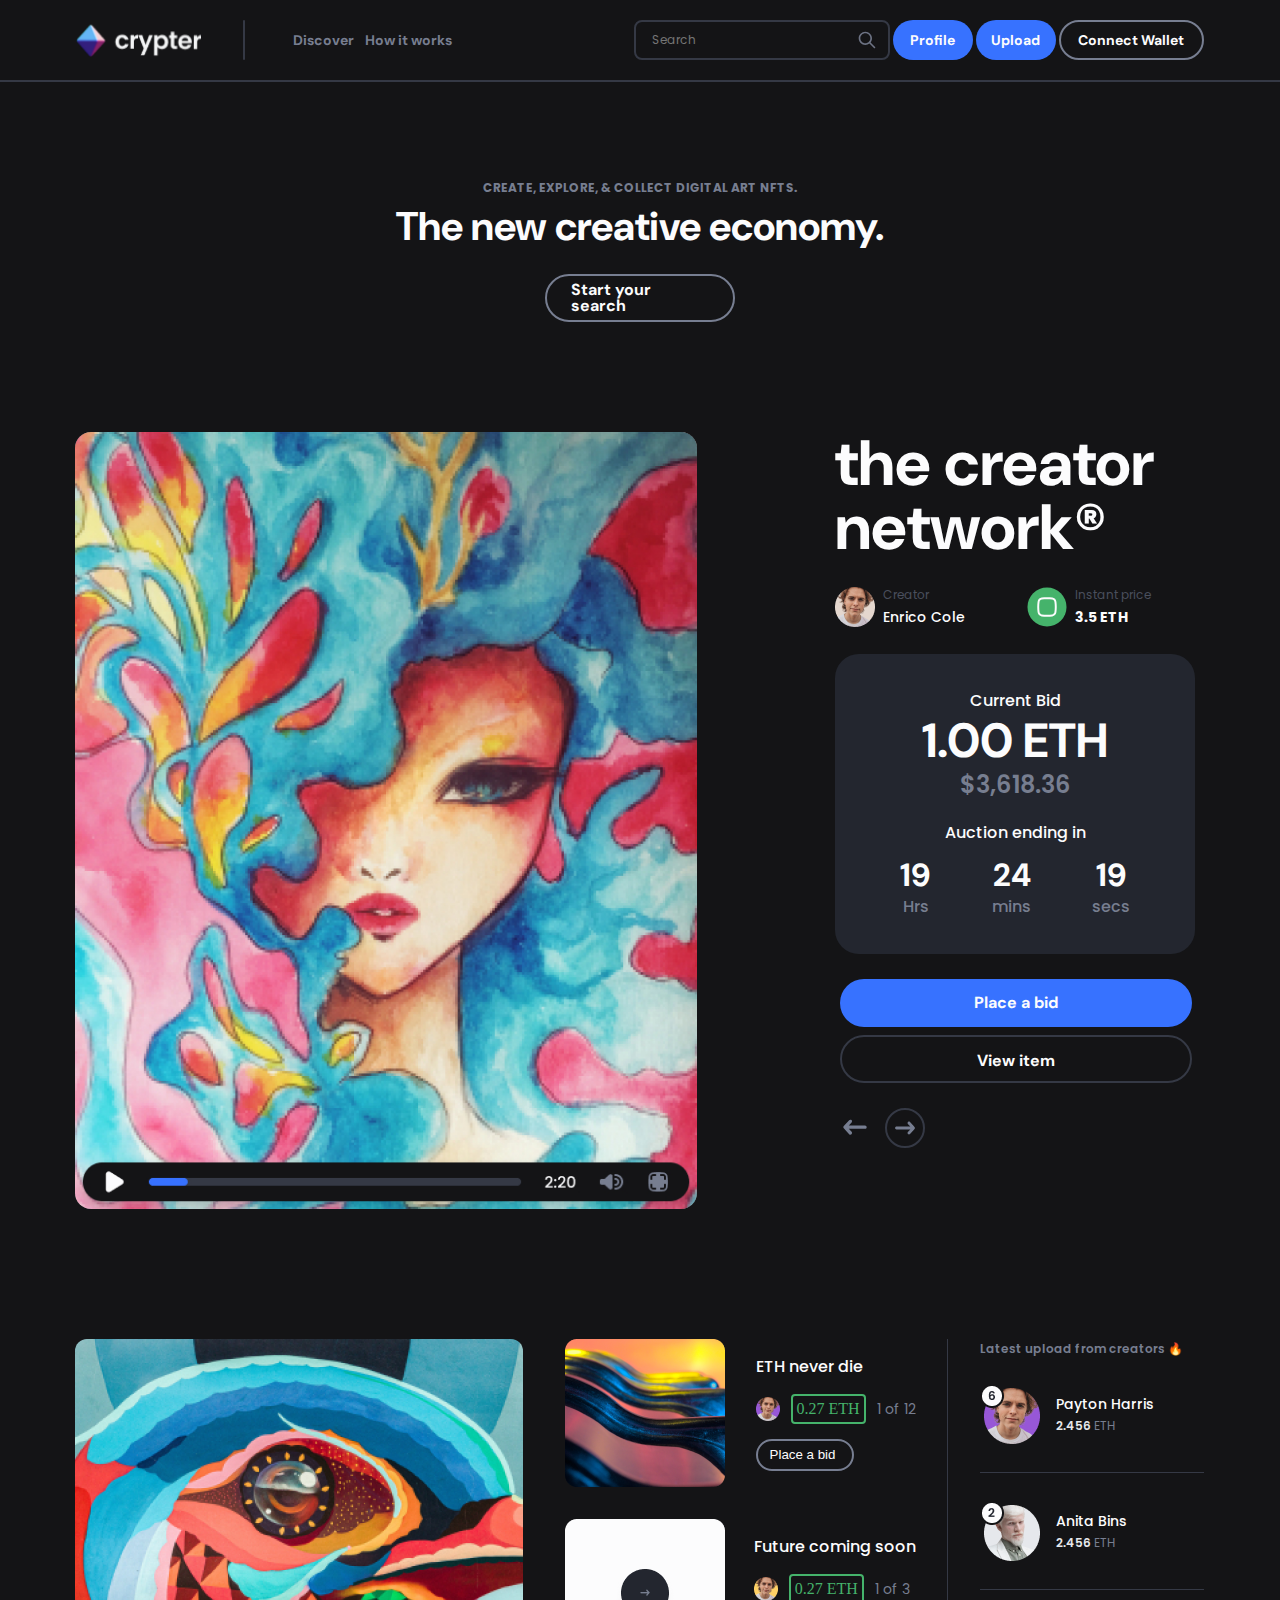
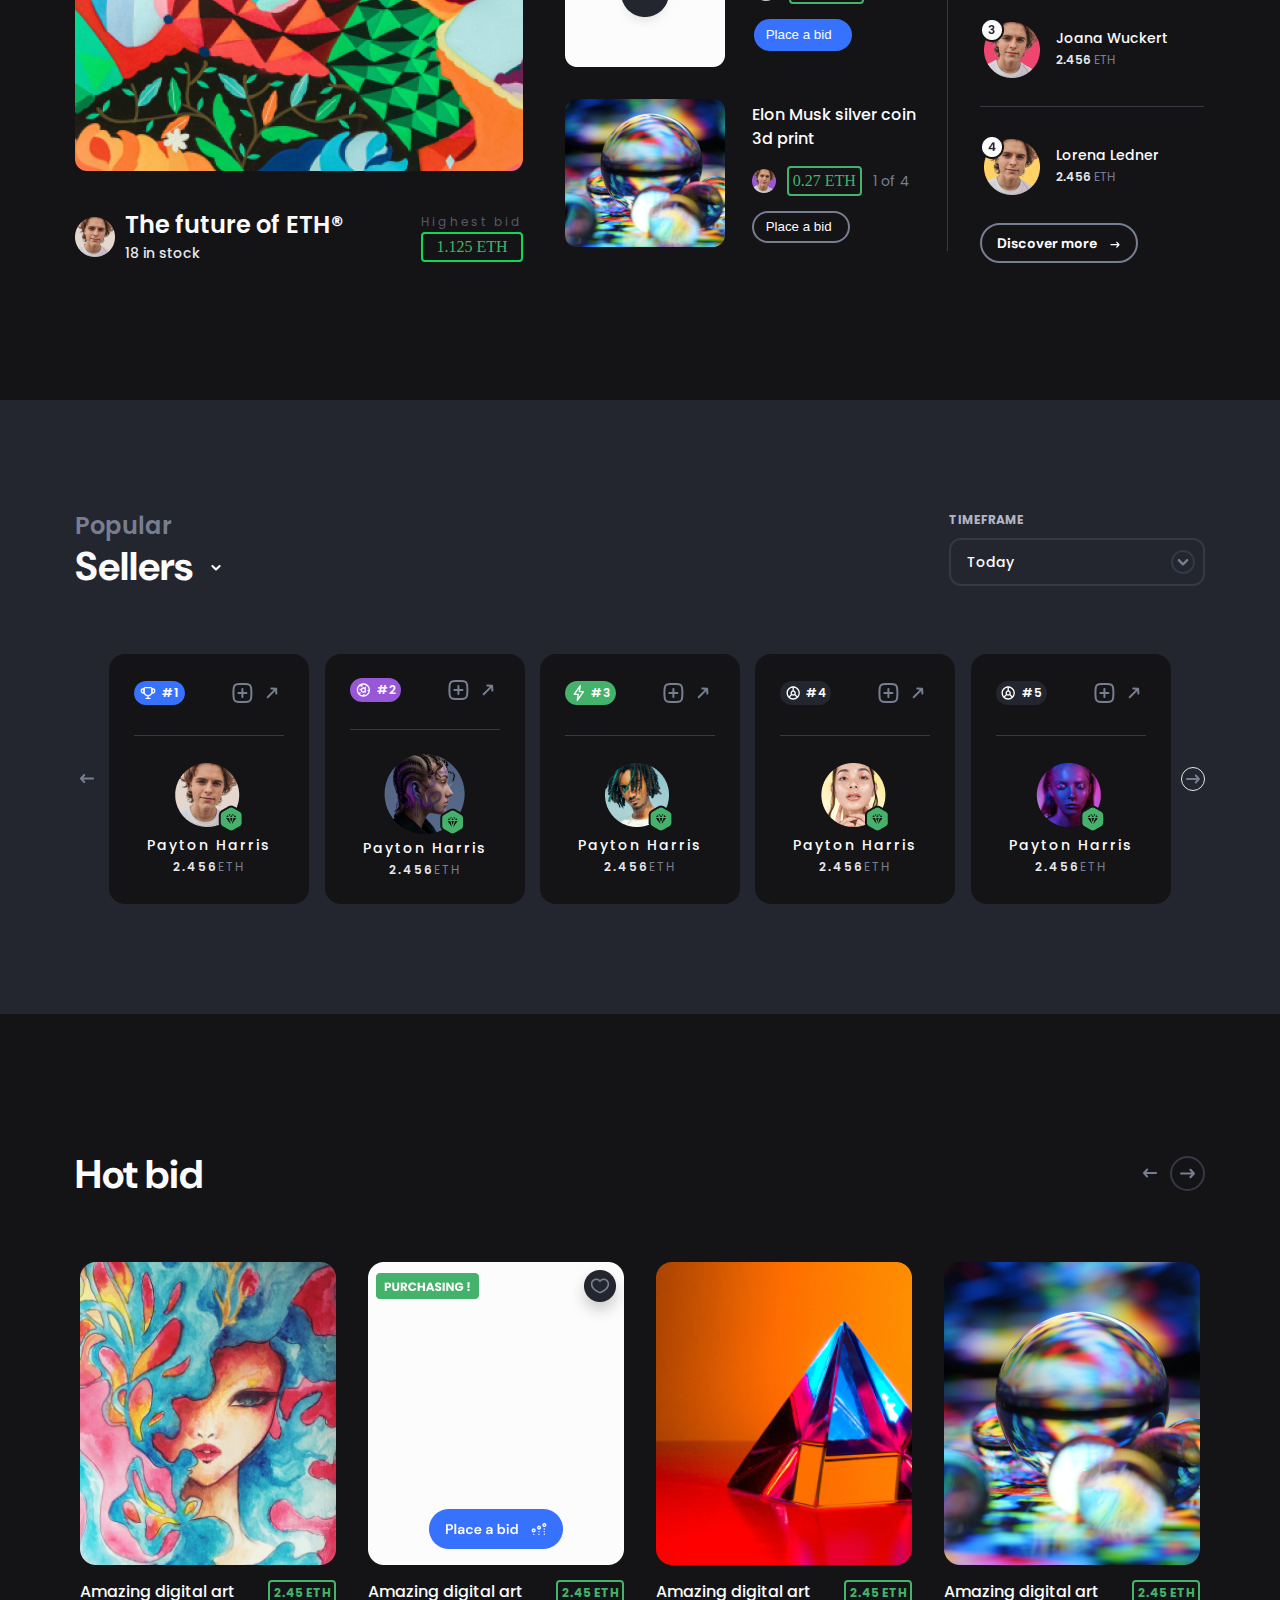
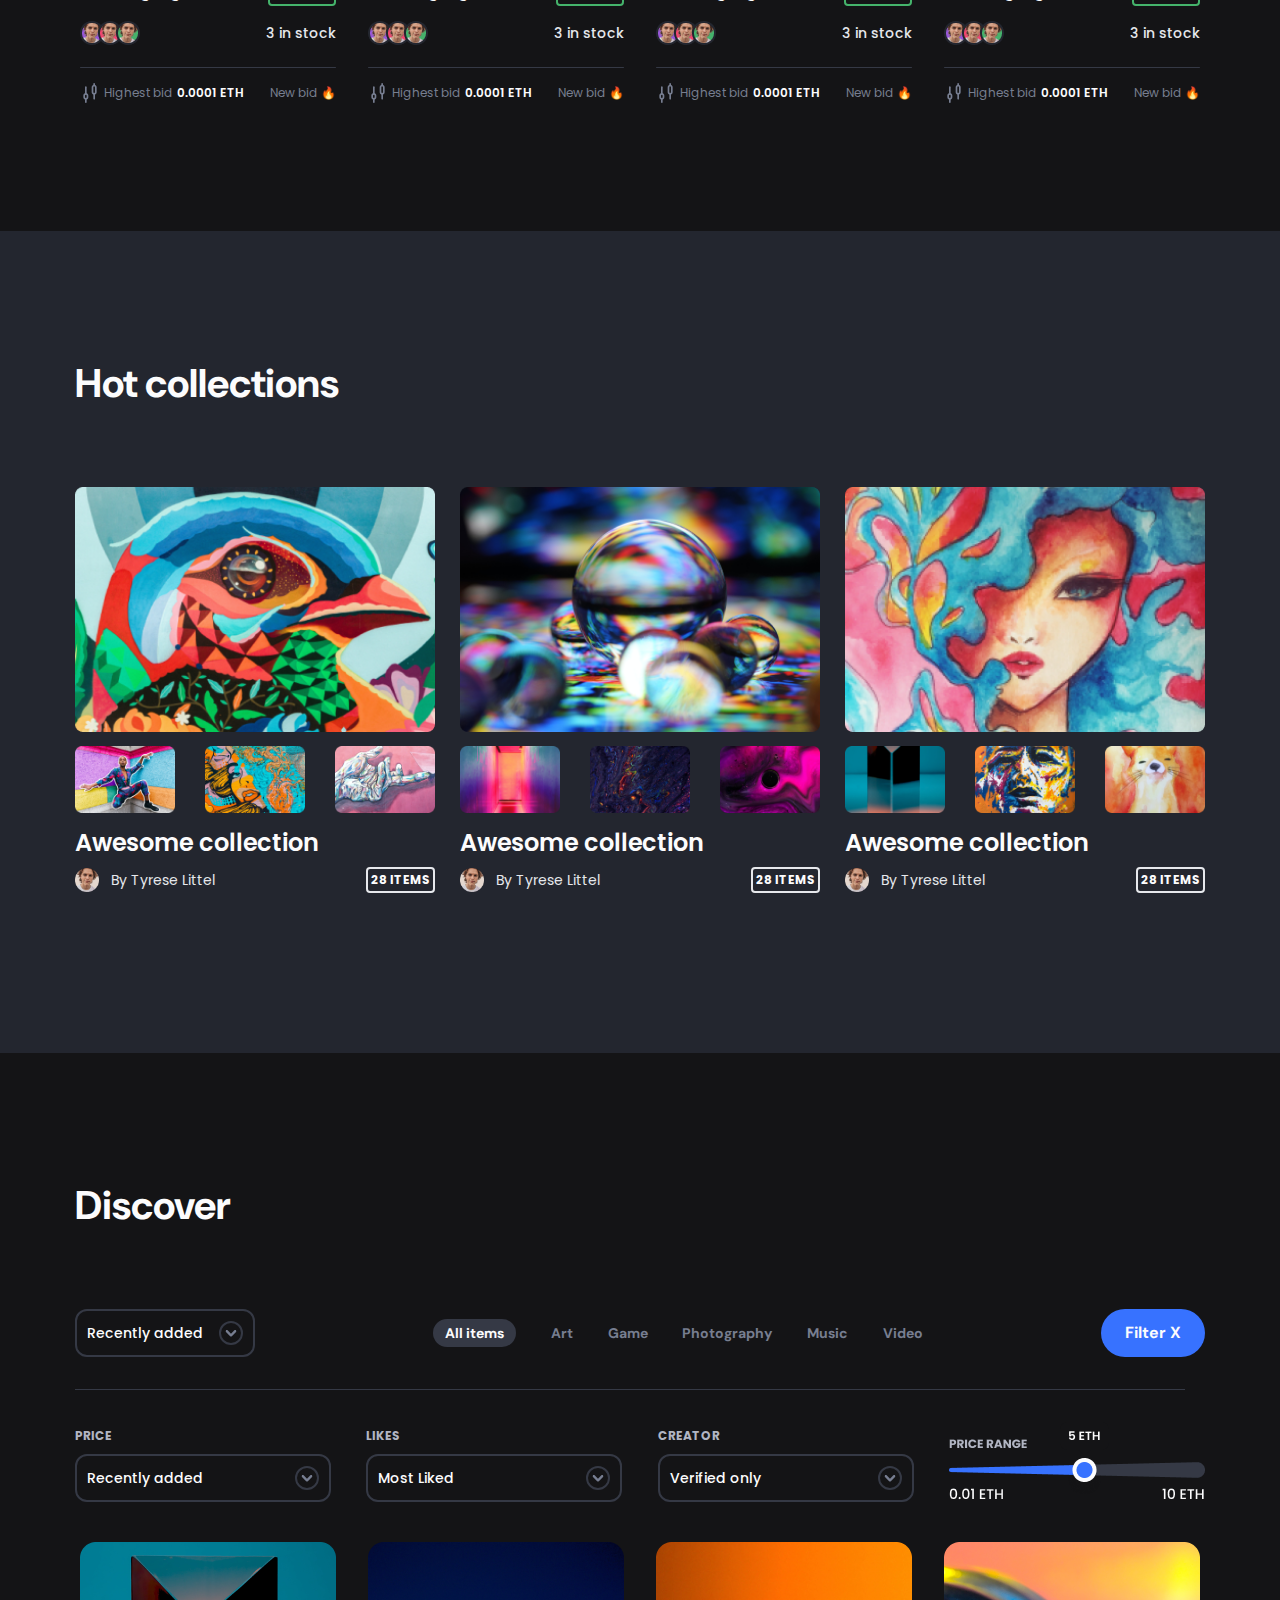
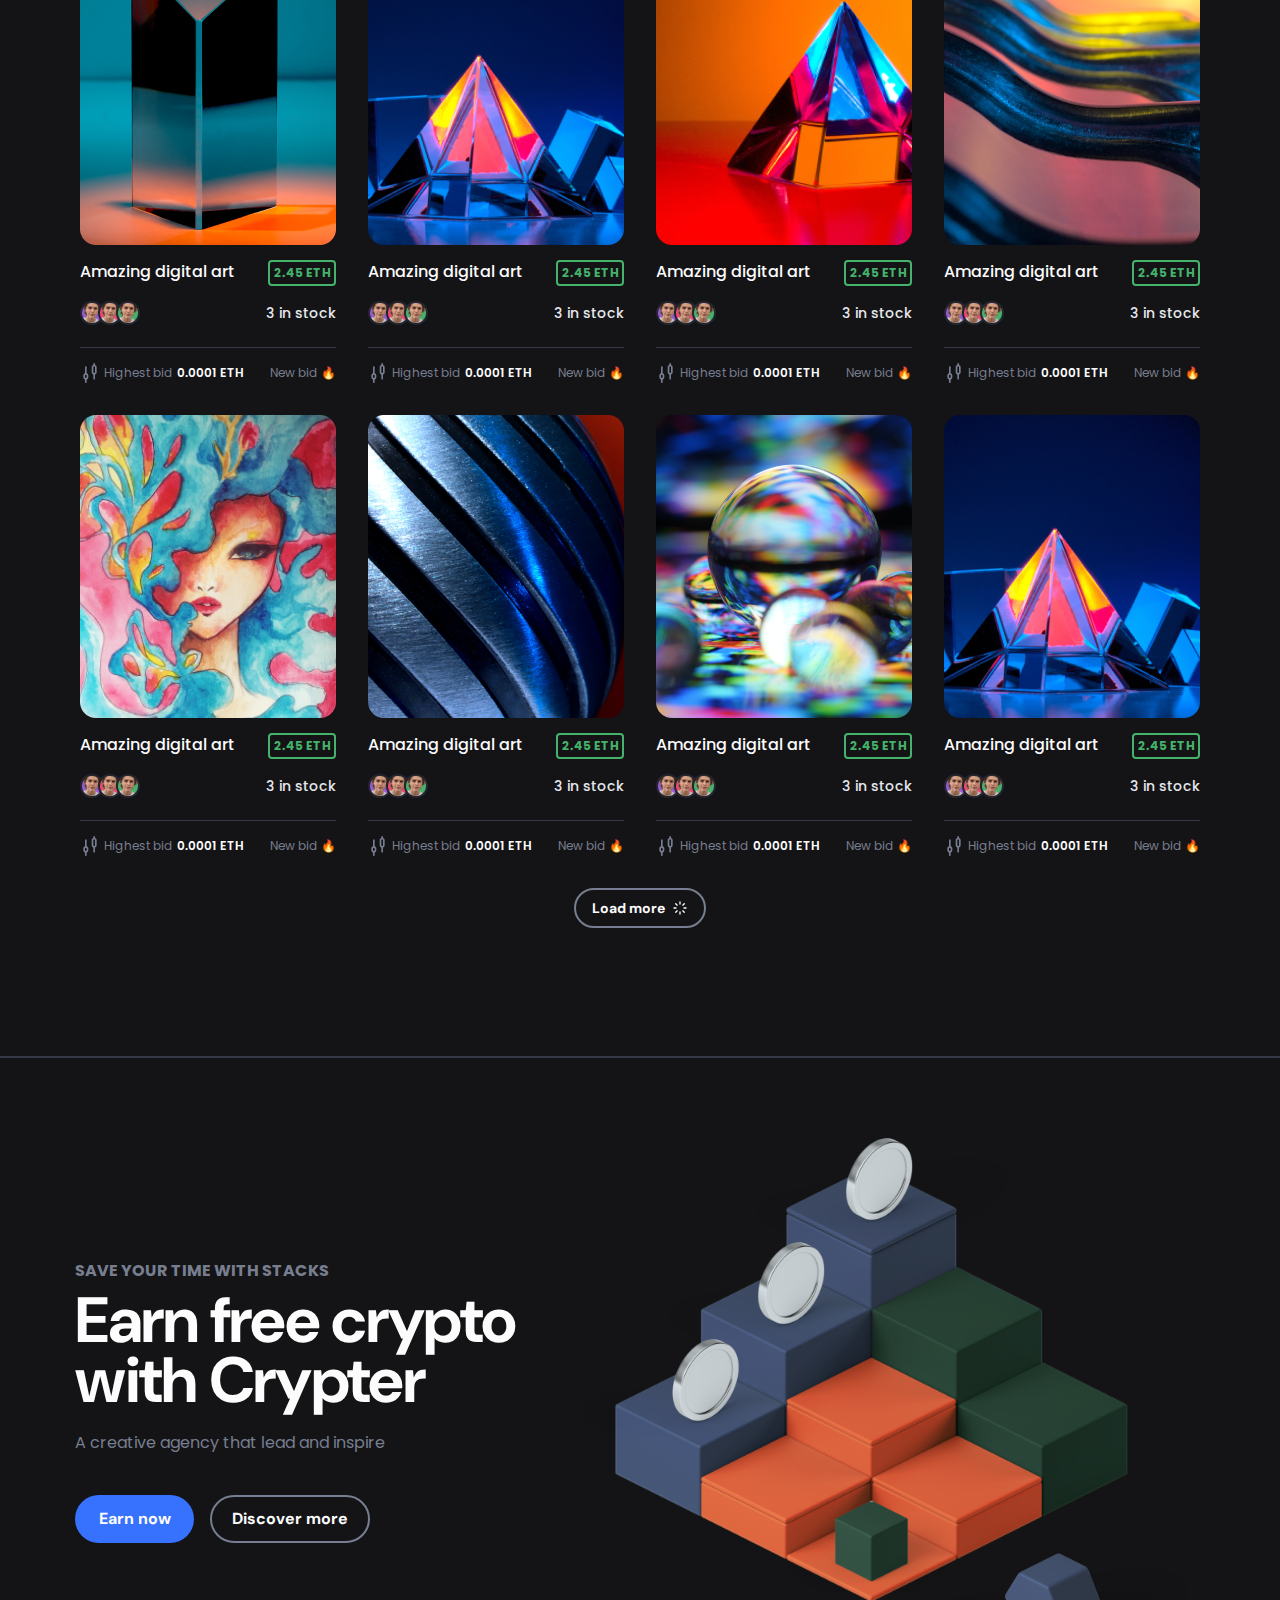
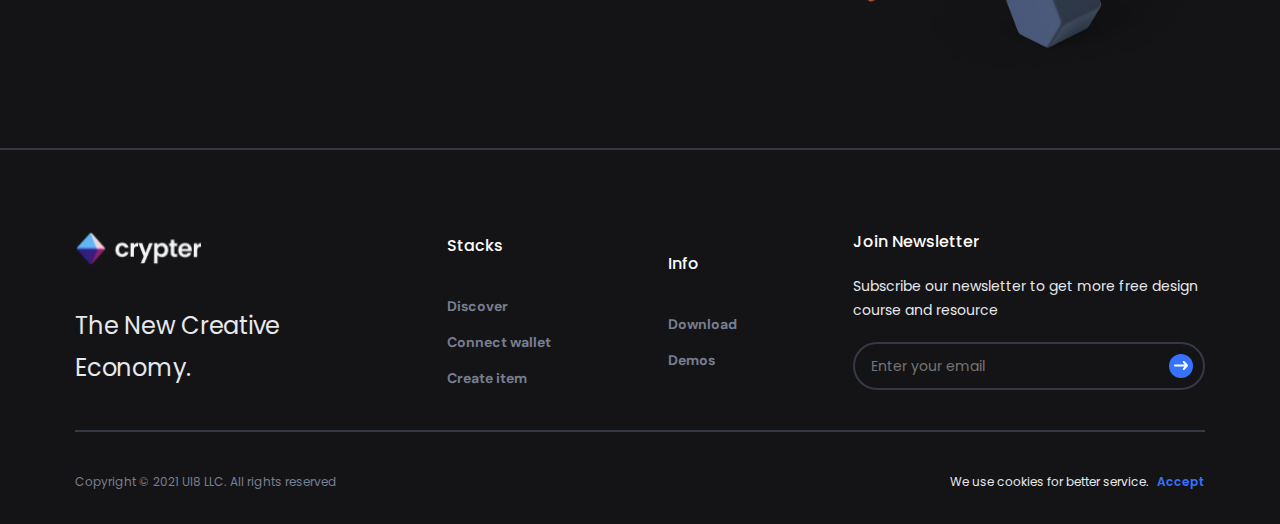
==== commit 0edca52a: "new button added to navbar of home-page" ====
--- a/index.html
+++ b/index.html
@@ -21,7 +21,7 @@
           <div class="divider"></div>
           <ul class="nav__left-list">
             <li>Discover</li>
-            <li>How it works</li>
+            <a href="./FAQ/faq.html"><li>How it works</li></a>
           </ul>
         </div>
         <div class="nav__right">
@@ -29,15 +29,16 @@
             <input type="text" placeholder="Search" />
             <img src="./assets/Shape.svg" alt="search-btn" />
           </div>
-          <div class="notification">
-            <img src="./assets/Groupnotification.svg" alt="notification-bell" />
-            <div class="status"></div>
+          <div class="profile__btn">
+            <a href="./PROFILE/profile.html">Profile</a>
           </div>
           <div class="upload__btn">
             <a href="./UPLOAD/index.html"><span>Upload</span> </a>
           </div>
           <div class="wallet__btn">
-            <span> Connect Wallet </span>
+            <a href="./WALLET-PAGE/wallet.html"
+              ><span> Connect Wallet </span></a
+            >
           </div>
         </div>
         <div class="burger__menu-icon">
@@ -70,13 +71,15 @@
             <h2 class="main__page-title">the creator network®</h2>
             <h2 class="main__page-hiden-title">Marco carrillo®</h2>
             <div class="avatar__wallet-info">
-              <div class="avatar">
-                <img src="./assets/01.png" alt="avatar" />
-                <div class="avatar__wallet-title">
-                  <h6>Creator</h6>
-                  <h5>Enrico Cole</h5>
-                </div>
-              </div>
+              <a href="./PROFILE/profile.html"
+                ><div class="avatar">
+                  <img src="./assets/01.png" alt="avatar" />
+                  <div class="avatar__wallet-title">
+                    <h6>Creator</h6>
+                    <h5>Enrico Cole</h5>
+                  </div>
+                </div></a
+              >
               <div class="wallet">
                 <img src="./assets/user.svg" alt="user-wallet" />
                 <div class="avatar__wallet-title">
@@ -111,7 +114,9 @@
             </div>
             <div class="bid__btns">
               <button class="first__btn">Place a bid</button>
-              <button class="second__btn">View item</button>
+              <button class="second__btn">
+                <a href="./ITEM-PAGE/item.html">View item</a>
+              </button>
             </div>
             <div class="arrows">
               <img
@@ -942,7 +947,7 @@
               <li>Discover</li>
               <li>Connect wallet</li>
               <li>Create item</li>
-              <li>FAQ</li>
+              <a href="./FAQ/faq.html"><li>FAQ</li></a>
             </ul>
           </div>
           <div class="footer__divider"></div>
--- a/style.css
+++ b/style.css
@@ -42,10 +42,13 @@
   justify-content: space-around;
   width: 170px;
   color: #777e90;
-  font-family: DM Sans;
+  font-family: "DM Sans";
   font-weight: 700;
   font-size: 14px;
   line-height: 16px;
+}
+.nav__left-list :last-child {
+  color: #777e90;
 }
 
 .nav__right {
@@ -86,22 +89,25 @@
   background: transparent;
   cursor: pointer;
 }
-.notification {
-  display: flex;
-  align-items: center;
-  width: 40px;
+
+.profile__btn {
+  width: 80px;
   height: 40px;
-}
-.notification > img {
-  width: 24px;
-  height: 24px;
-}
-.status {
-  width: 12px;
-  height: 12px;
-  border-radius: 8px;
-  background: #45b26b;
-  margin-bottom: 25px;
+  border-radius: 90px;
+  background: #3772ff;
+  padding: 12px, 16px;
+  display: flex;
+  justify-content: center;
+  align-items: center;
+}
+
+.profile__btn > a {
+  background-color: #3772ff;
+  color: #fcfcfd;
+  font-family: DM Sans;
+  font-weight: 700;
+  font-size: 14px;
+  line-height: 16px;
 }
 
 .upload__btn {
@@ -133,12 +139,13 @@
   justify-content: center;
   align-items: center;
 }
-.wallet__btn {
-  font-family: DM Sans;
+.wallet__btn > a {
+  font-family: "DM Sans";
   font-size: 14px;
   font-weight: 700;
   line-height: 16px;
   color: #fcfcfd;
+  cursor: pointer;
 }
 
 .header__wrapper {
@@ -392,6 +399,10 @@
   line-height: 16px;
 }
 
+.second__btn > a {
+  color: #fcfcfd;
+}
+
 .arrows {
   display: flex;
   align-items: center;
@@ -1574,9 +1585,15 @@
   .divider {
     display: none;
   }
+  .nav__left > img {
+    margin-right: 5px;
+  }
   .nav__right {
     width: 900px;
-    justify-content: space-between;
+    gap: 10px;
+  }
+  .search__line {
+    width: 220px;
   }
   .main__page-right {
     width: 304px;
@@ -1919,6 +1936,7 @@
   }
   .info__list :last-child {
     display: block;
+    color: #777e90;
   }
   .footer__right {
     width: 100%;
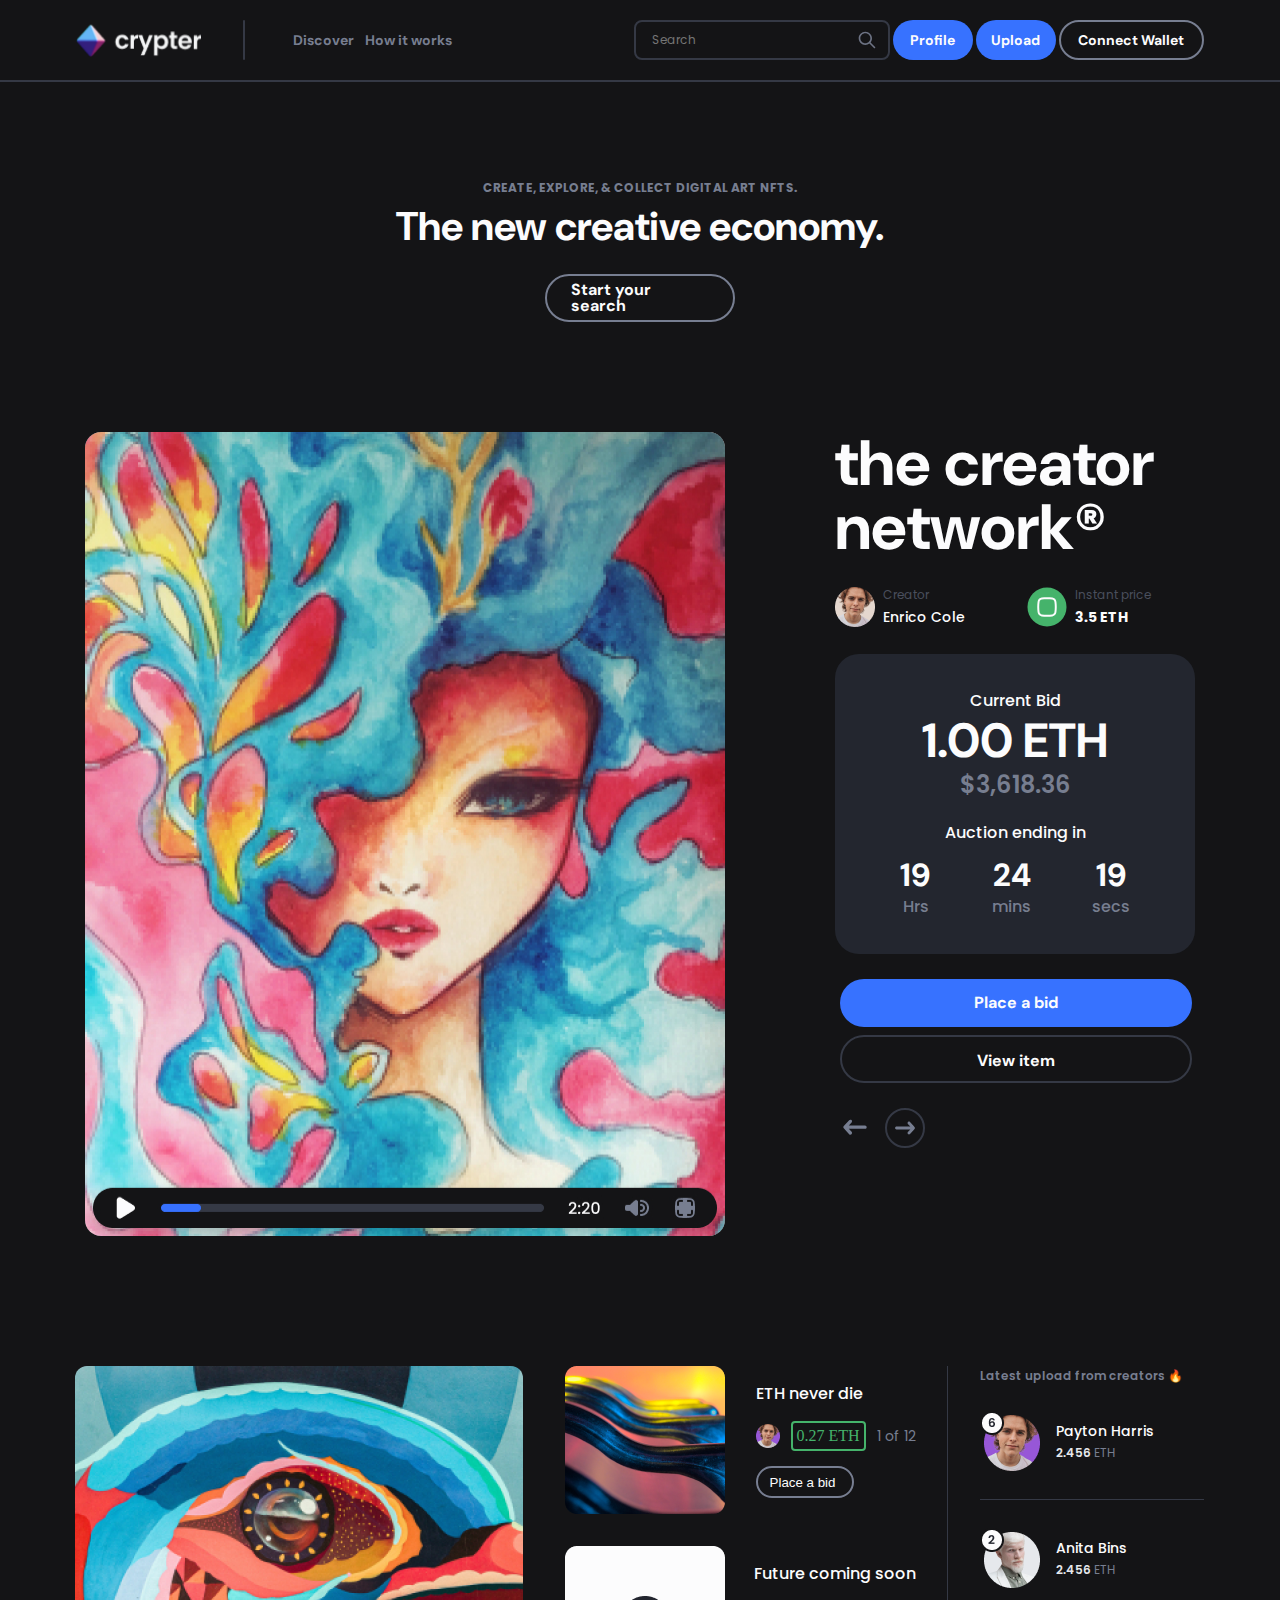
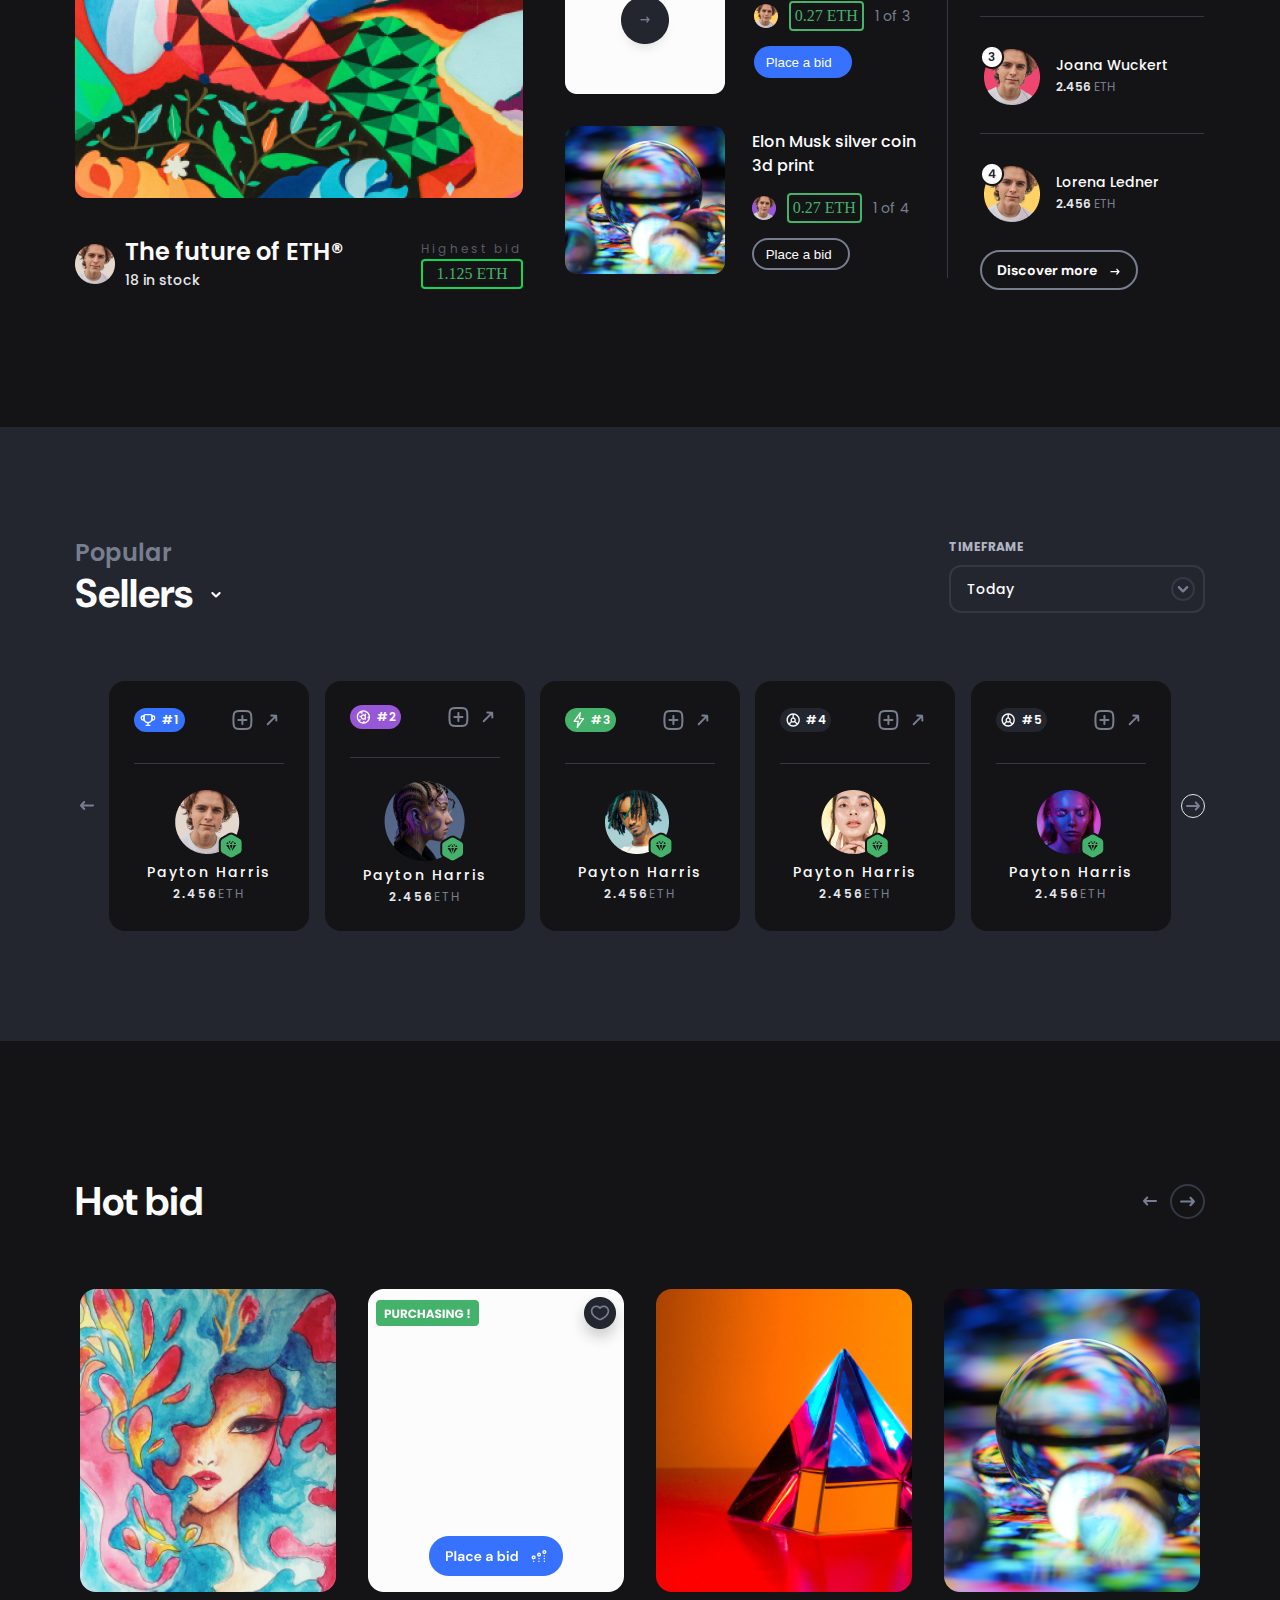
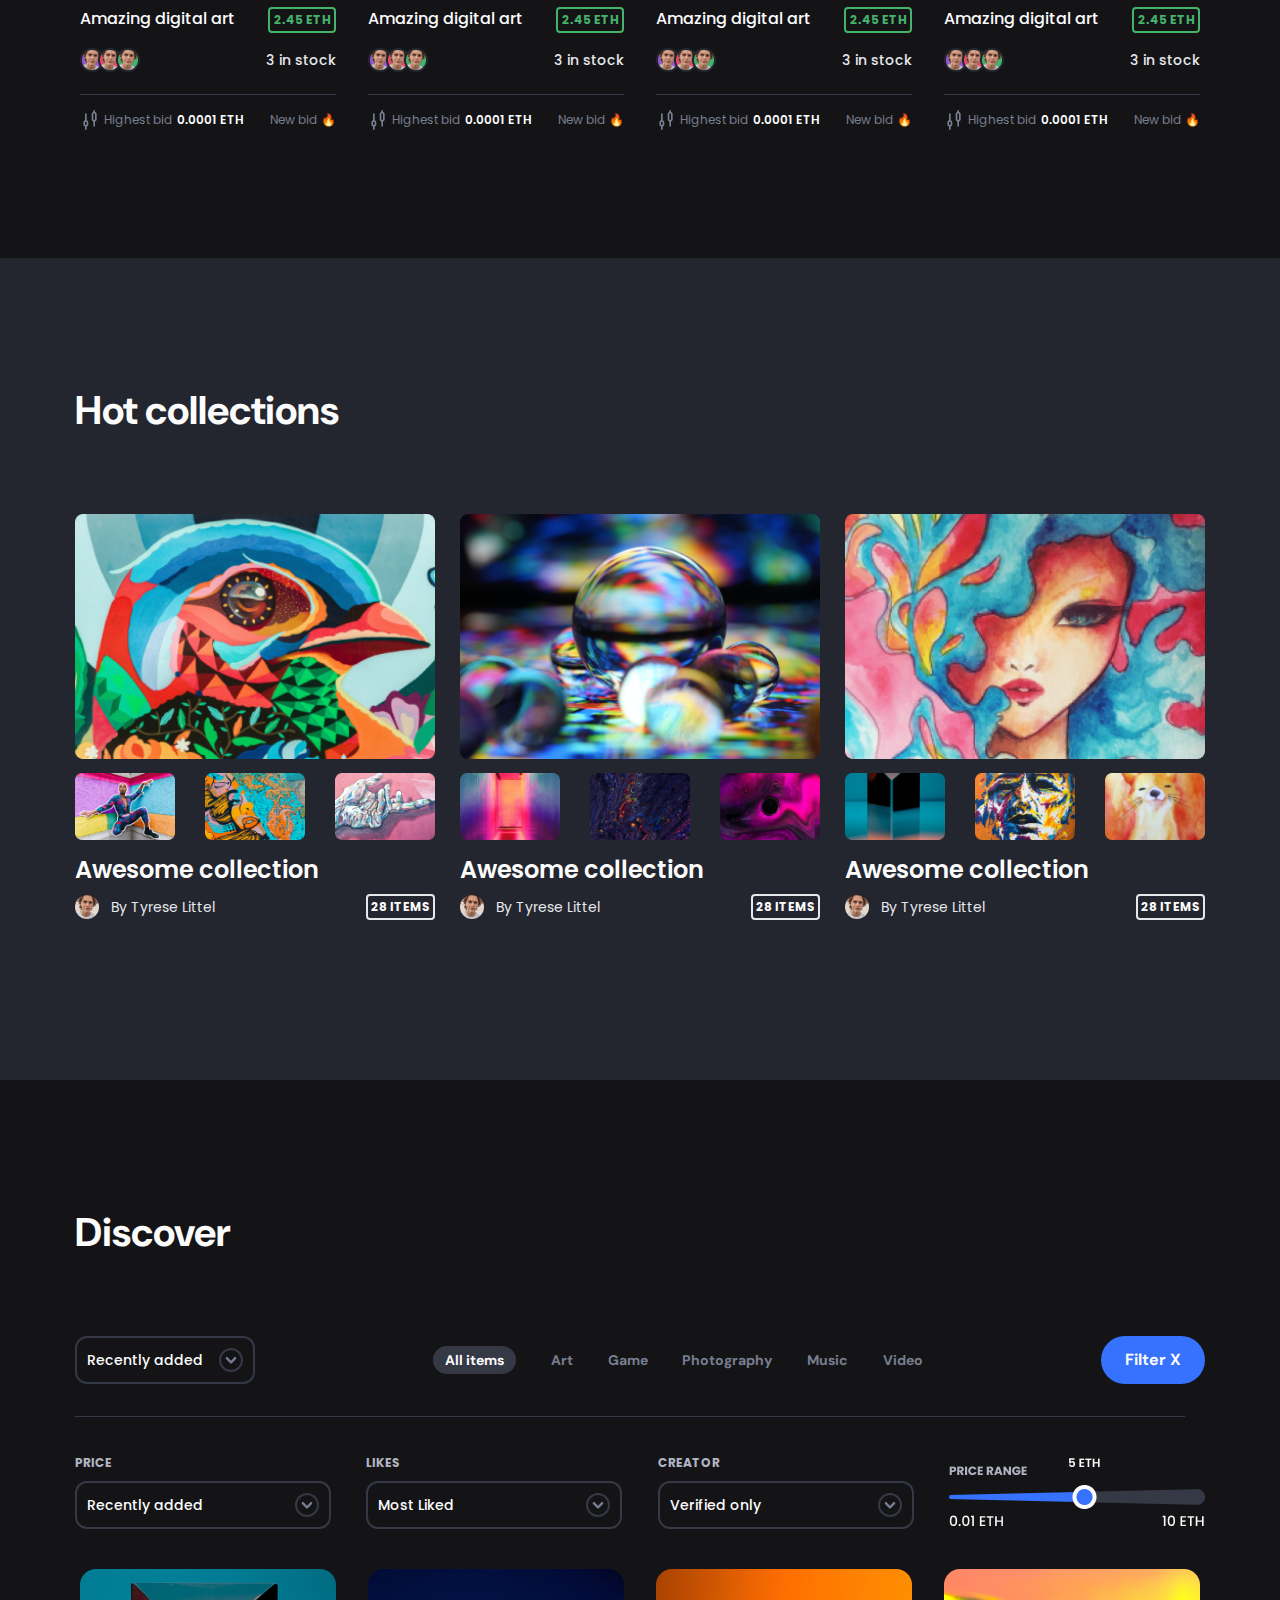
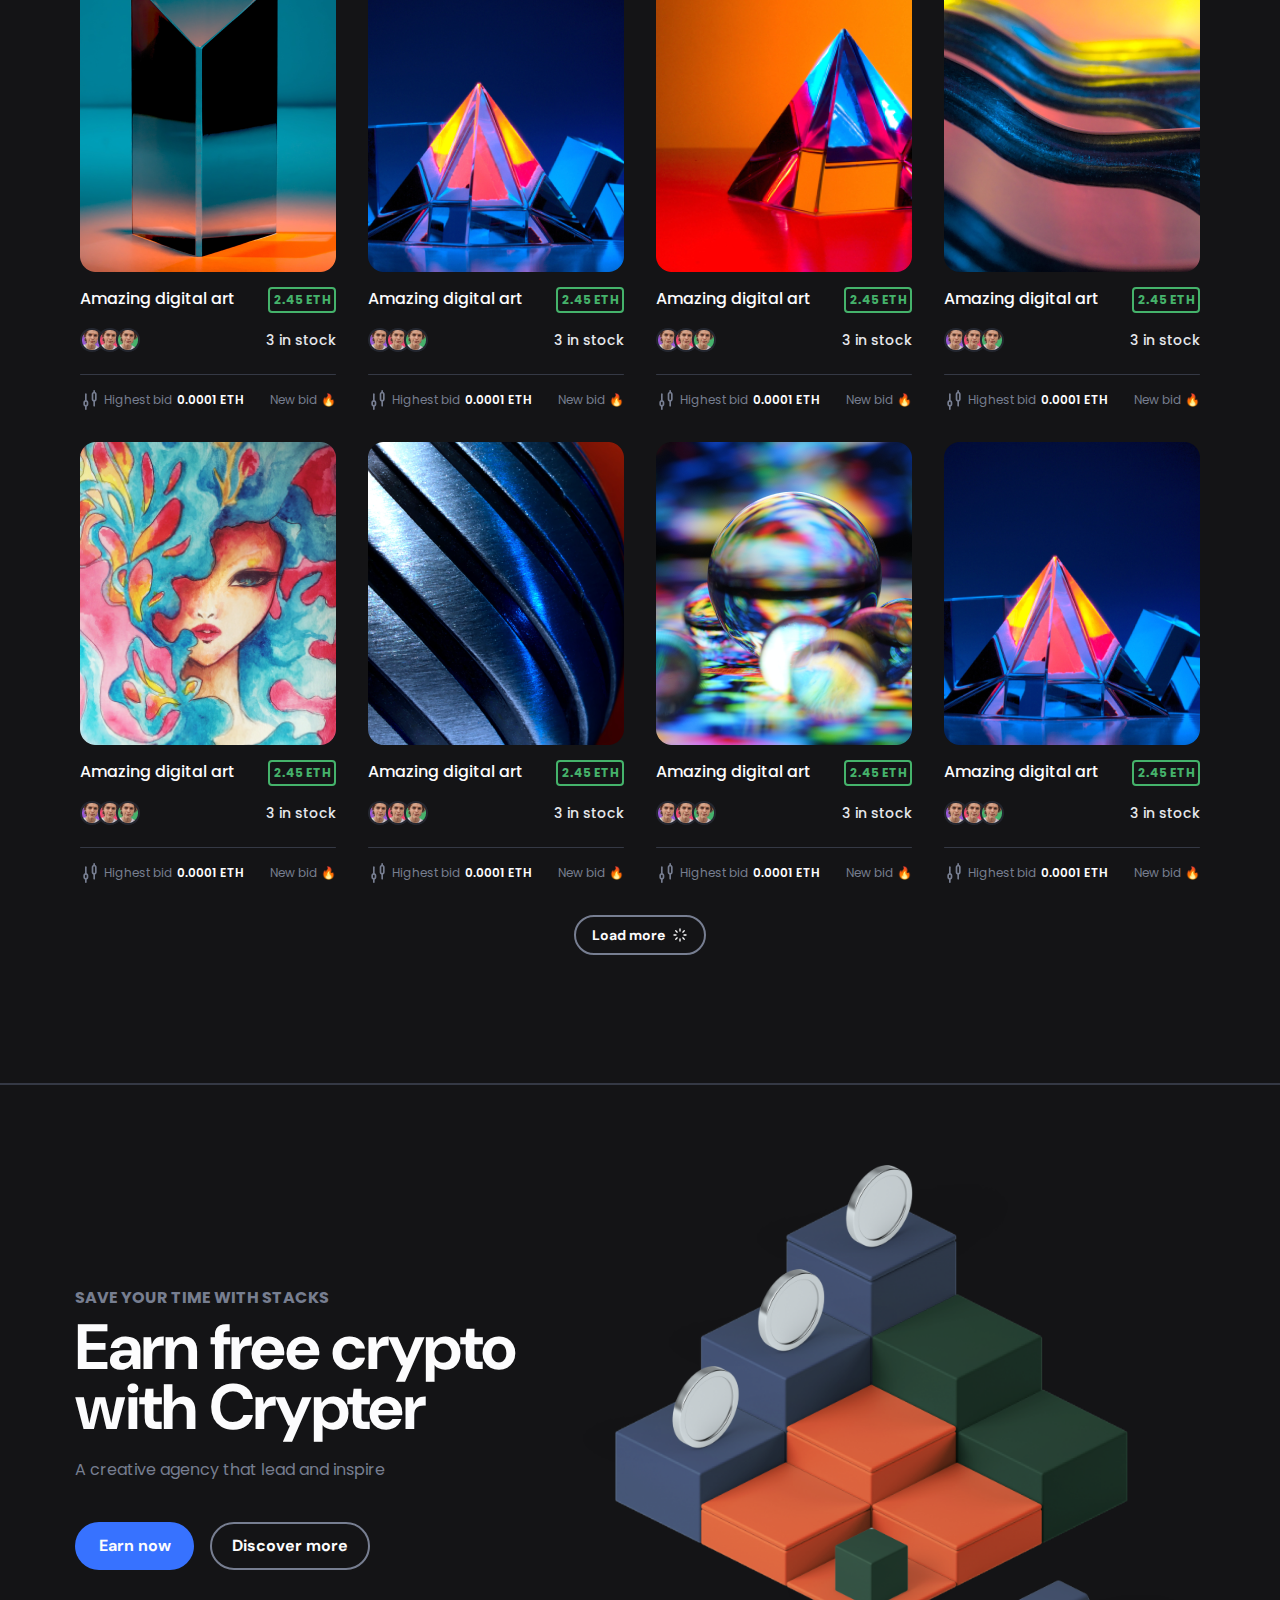
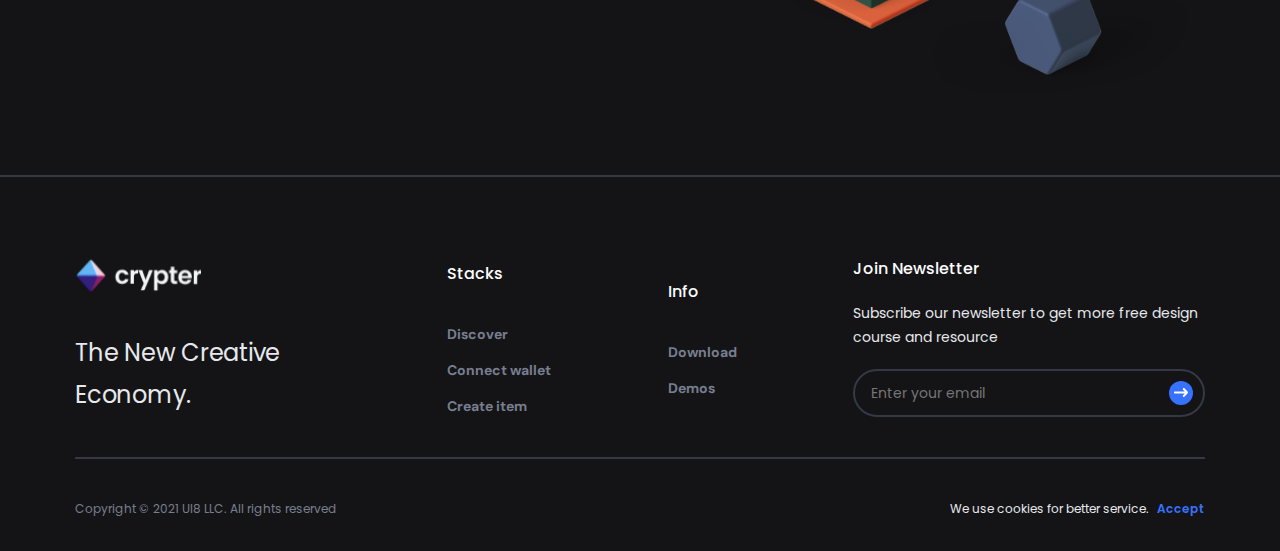
==== commit b4f0565c: "directory changes" ====
--- a/index.html
+++ b/index.html
@@ -42,7 +42,9 @@
           </div>
         </div>
         <div class="burger__menu-icon">
-          <img src="./assets/burgermenuicon.svg" alt="menu-icon" />
+          <a href="./NAVBAR/navbar.html"
+            ><img src="./assets/burgermenuicon.svg" alt="menu-icon"
+          /></a>
         </div>
       </div>
       <hr color="#353945" />
@@ -425,7 +427,7 @@
           <div class="bid__card">
             <img src="./assets/hotbidcardimg1.png" alt="card-img" />
             <div class="card__title">
-              <h4>Amazing digital art</h4>
+              <a href="./ITEM-PAGE/item.html"> Amazing digital art</a>
               <span>2.45 ETH</span>
             </div>
             <div class="card__avatar-group">
@@ -449,7 +451,7 @@
           <div class="bid__card bid__card-second">
             <img src="./assets/discoverblockimg3.png" alt="card-img" />
             <div class="card__title">
-              <h4>Amazing digital art</h4>
+              <a href="./ITEM-PAGE/item.html">Amazing digital art</a>
               <span>2.45 ETH</span>
             </div>
             <div class="card__avatar-group">
@@ -473,7 +475,7 @@
           <div class="bid__card bid__card-fourth">
             <img src="./assets/hotbidcardimg2.png" alt="card-img" />
             <div class="card__title">
-              <h4>Amazing digital art</h4>
+              <a href="./ITEM-PAGE/item.html">Amazing digital art</a>
               <span>2.45 ETH</span>
             </div>
             <div class="card__avatar-group">
@@ -497,7 +499,7 @@
           <div class="bid__card bid__card-fourth">
             <img src="./assets/hotbidcardimg3.png" alt="card-img" />
             <div class="card__title">
-              <h4>Amazing digital art</h4>
+              <a href="./ITEM-PAGE/item.html">Amazing digital art</a>
               <span>2.45 ETH</span>
             </div>
             <div class="card__avatar-group">
@@ -521,7 +523,7 @@
           <div class="bid__card hot__bid-last-card">
             <img src="./assets/hotbidcardimg4.png" alt="card-img" />
             <div class="card__title">
-              <h4>Amazing digital art</h4>
+              <a href="./ITEM-PAGE/item.html">Amazing digital art</a>
               <span>2.45 ETH</span>
             </div>
             <div class="card__avatar-group">
@@ -694,7 +696,7 @@
           <div class="bid__card">
             <img src="./assets/discoverblockimg1.png" alt="card-img" />
             <div class="card__title">
-              <h4>Amazing digital art</h4>
+              <a href="./ITEM-PAGE/item.html">Amazing digital art</a>
               <span>2.45 ETH</span>
             </div>
             <div class="card__avatar-group">
@@ -718,7 +720,7 @@
           <div class="bid__card discover__section-second-card">
             <img src="./assets/discoverblockimg2.png" alt="card-img" />
             <div class="card__title">
-              <h4>Amazing digital art</h4>
+              <a href="./ITEM-PAGE/item.html">Amazing digital art</a>
               <span>2.45 ETH</span>
             </div>
             <div class="card__avatar-group">
@@ -742,7 +744,7 @@
           <div class="bid__card discover__section-third-card">
             <img src="./assets/hotbidcardimg3.png" alt="card-img" />
             <div class="card__title">
-              <h4>Amazing digital art</h4>
+              <a href="./ITEM-PAGE/item.html">Amazing digital art</a>
               <span>2.45 ETH</span>
             </div>
             <div class="card__avatar-group">
@@ -766,7 +768,7 @@
           <div class="bid__card bid__card-fourth">
             <img src="./assets/discoverblockimg3.png" alt="card-img" />
             <div class="card__title">
-              <h4>Amazing digital art</h4>
+              <a href="./ITEM-PAGE/item.html">Amazing digital art</a>
               <span>2.45 ETH</span>
             </div>
             <div class="card__avatar-group">
@@ -792,7 +794,7 @@
           <div class="bid__card">
             <img src="./assets/hotbidcardimg1.png" alt="card-img" />
             <div class="card__title">
-              <h4>Amazing digital art</h4>
+              <a href="./ITEM-PAGE/item.html">Amazing digital art</a>
               <span>2.45 ETH</span>
             </div>
             <div class="card__avatar-group">
@@ -816,7 +818,7 @@
           <div class="bid__card">
             <img src="./assets/discoverblockimg4.png" alt="card-img" />
             <div class="card__title">
-              <h4>Amazing digital art</h4>
+              <a href="./ITEM-PAGE/item.html">Amazing digital art</a>
               <span>2.45 ETH</span>
             </div>
             <div class="card__avatar-group">
@@ -840,7 +842,7 @@
           <div class="bid__card">
             <img src="./assets/hotbidcardimg4.png" alt="card-img" />
             <div class="card__title">
-              <h4>Amazing digital art</h4>
+              <a href="./ITEM-PAGE/item.html">Amazing digital art</a>
               <span>2.45 ETH</span>
             </div>
             <div class="card__avatar-group">
@@ -864,7 +866,7 @@
           <div class="bid__card bid__card-fourth">
             <img src="./assets/discoverblockimg2.png" alt="card-img" />
             <div class="card__title">
-              <h4>Amazing digital art</h4>
+              <a href="./ITEM-PAGE/item.html">Amazing digital art</a>
               <span>2.45 ETH</span>
             </div>
             <div class="card__avatar-group">
--- a/style.css
+++ b/style.css
@@ -217,11 +217,11 @@
 }
 
 .main__page-left {
-  display: flex;
-  width: 55%;
+  margin: 0 10px;
 }
 .main__page-left > img {
   width: 100%;
+  height: 100%;
   border-radius: 16px;
 }
 
@@ -916,7 +916,7 @@
   justify-content: space-between;
 }
 
-.card__title > h4 {
+.card__title > a {
   color: #fcfcfd;
   font-weight: 500;
   font-size: 16px;
